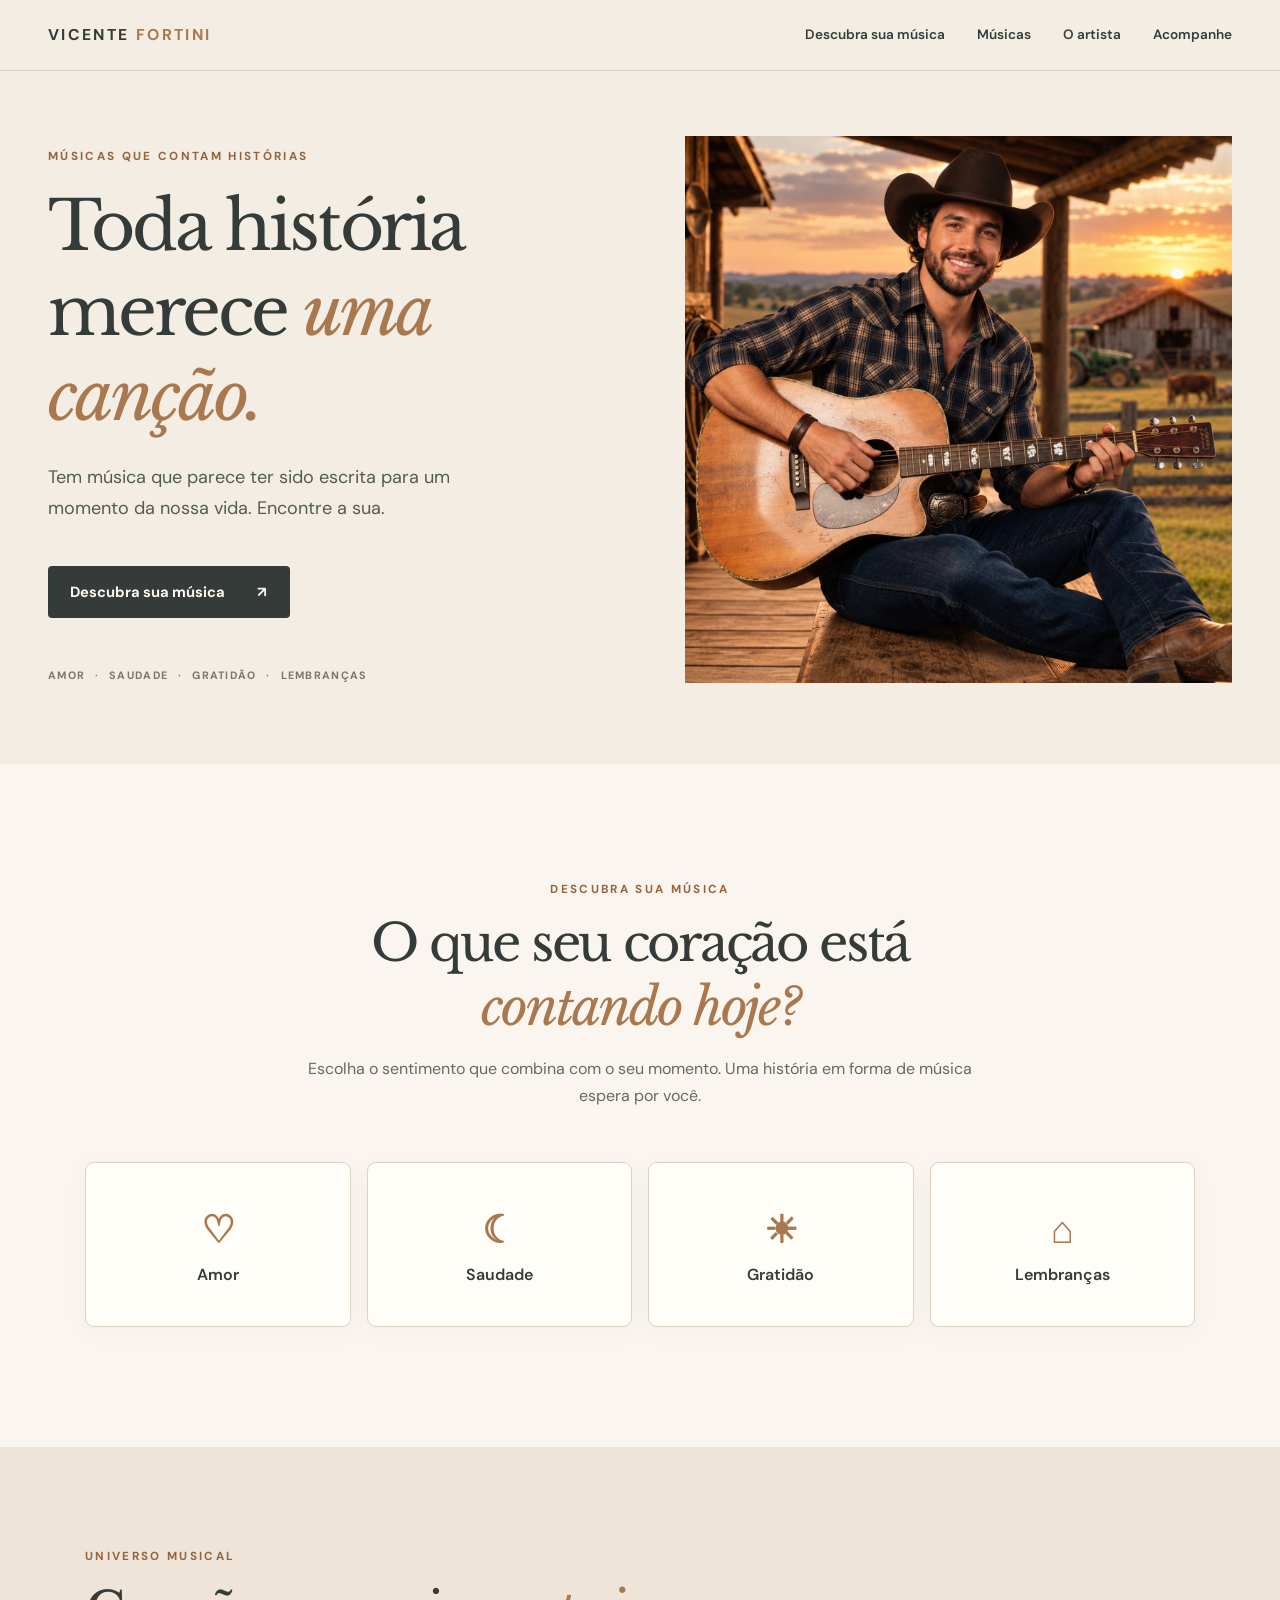
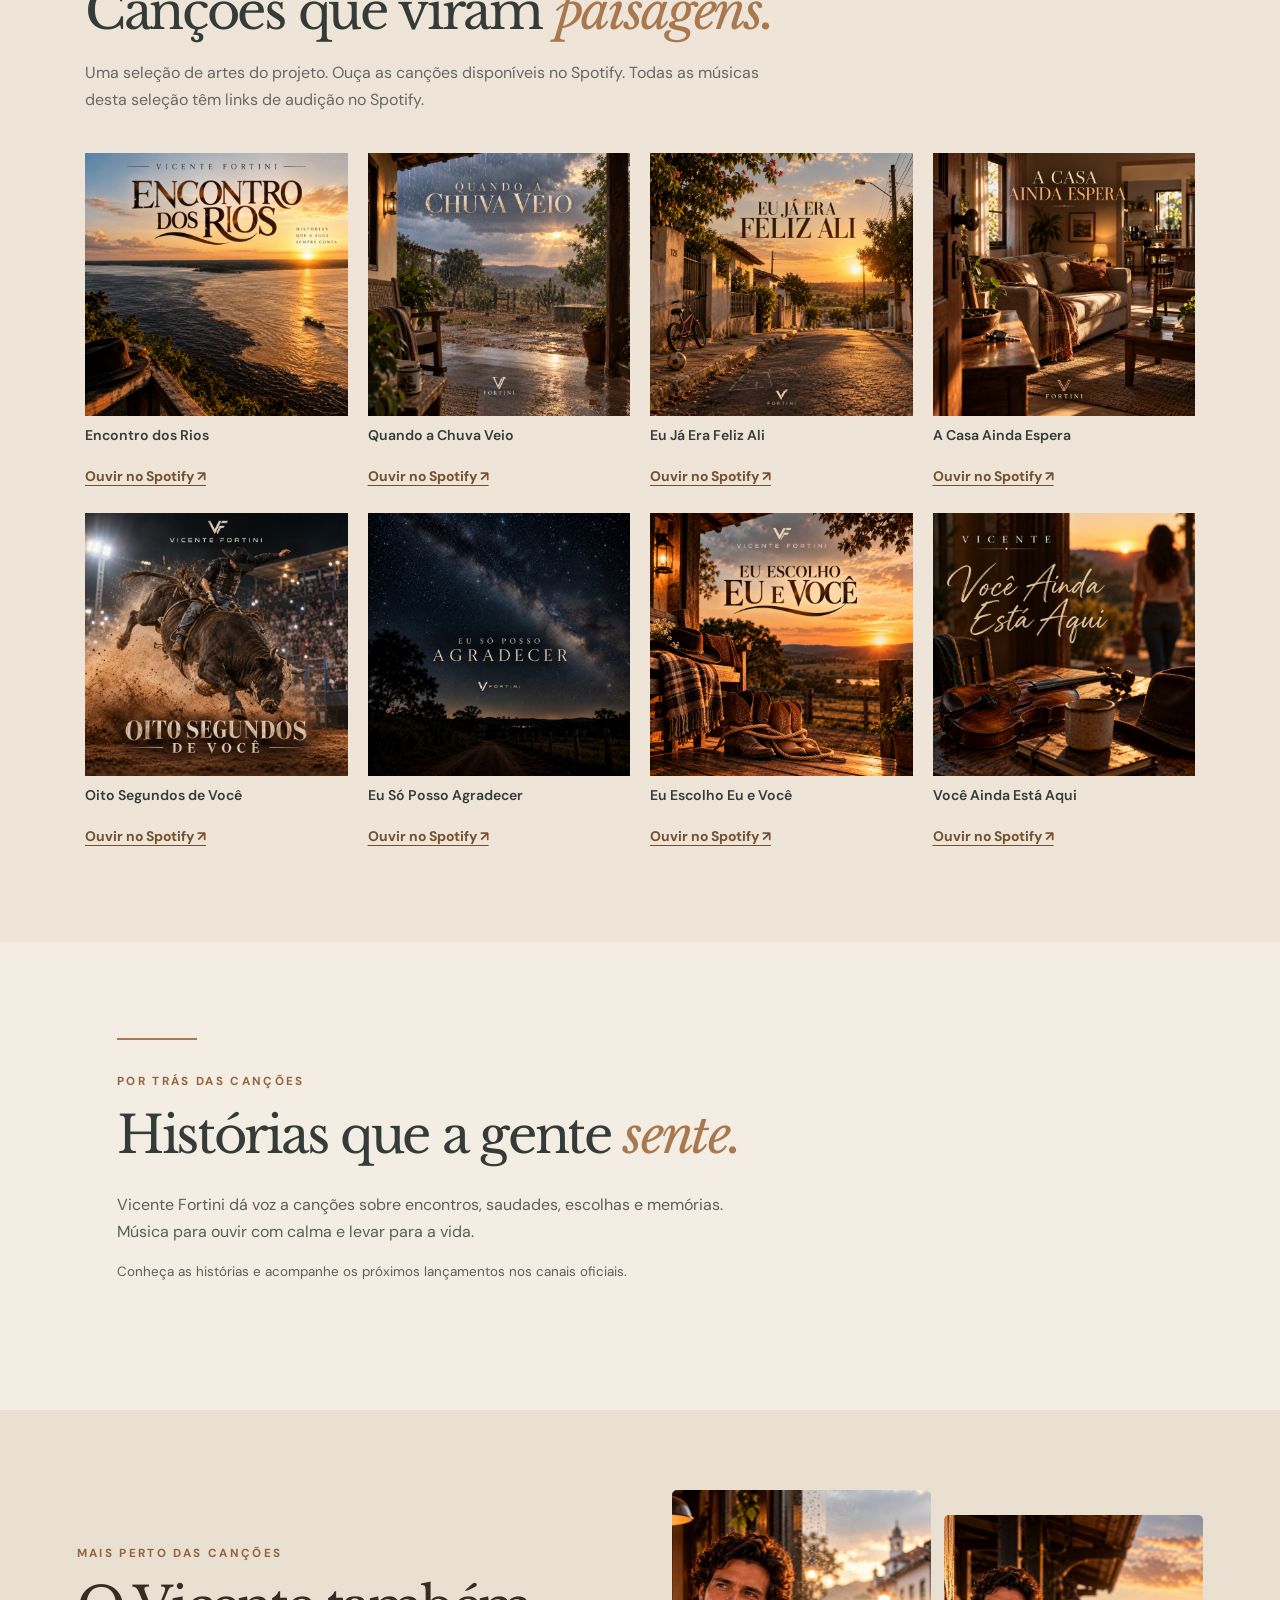
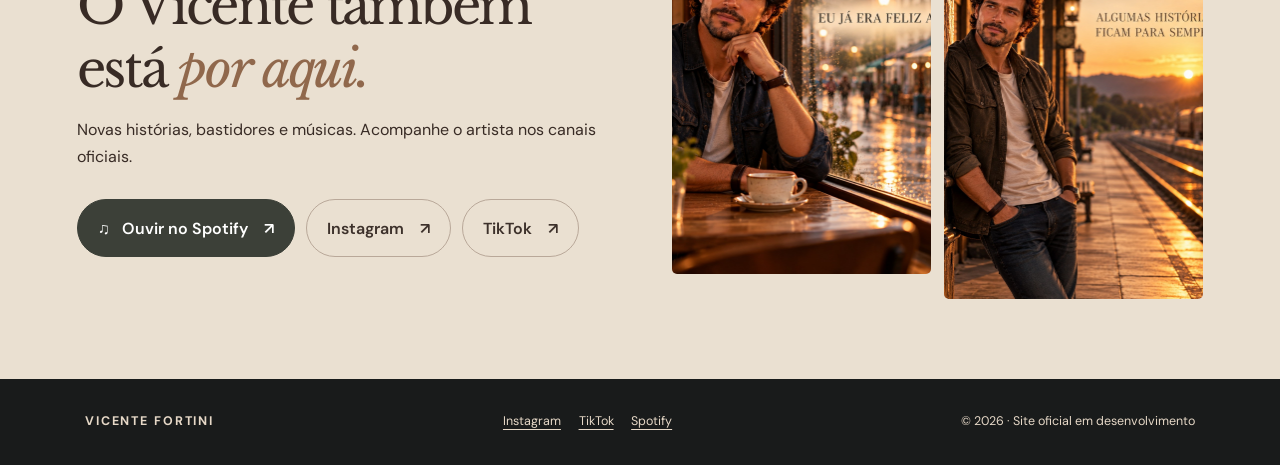
==== index.html @ d6cc21dc "Add files via upload" ====
<!doctype html>
<html lang="pt-BR"><head><meta charset="utf-8"><meta name="viewport" content="width=device-width,initial-scale=1"><meta name="theme-color" content="#f3ede3"><meta name="description" content="Conheça Vicente Fortini. Descubra uma canção para o seu momento."><title>Vicente Fortini | Toda história merece uma canção</title><link rel="preconnect" href="https://fonts.googleapis.com"><link rel="preconnect" href="https://fonts.gstatic.com" crossorigin><link href="https://fonts.googleapis.com/css2?family=DM+Sans:wght@400;500;600;700&family=Libre+Baskerville:wght@400;700&display=swap" rel="stylesheet"><link rel="stylesheet" href="style.css"></head>
<body><header class="top"><a class="brand" href="#inicio">VICENTE <span>FORTINI</span></a><nav aria-label="Navegação principal"><a href="#descobrir">Descubra sua música</a><a href="#musicas">Músicas</a><a href="#sobre">O artista</a><a href="#acompanhe">Acompanhe</a></nav></header>
<main id="inicio"><section class="hero"><div class="hero-content"><p class="eyebrow">MÚSICAS QUE CONTAM HISTÓRIAS</p><h1>Toda história merece <em>uma canção.</em></h1><p>Tem música que parece ter sido escrita para um momento da nossa vida. Encontre a sua.</p><a class="primary" href="#descobrir">Descubra sua música <span aria-hidden="true">↗</span></a><div class="hero-detail">AMOR <span>·</span> SAUDADE <span>·</span> GRATIDÃO <span>·</span> LEMBRANÇAS</div></div><figure class="portrait"><img src="assets/vicente-varanda.png" alt="Vicente Fortini com violão na varanda ao pôr do sol" fetchpriority="high"></figure></section>
<section id="descobrir" class="discover"><div class="section-intro"><p class="eyebrow">DESCUBRA SUA MÚSICA</p><h2>O que seu coração está <em>contando hoje?</em></h2><p>Escolha o sentimento que combina com o seu momento. Uma história em forma de música espera por você.</p></div><div id="choices" class="choices" role="group" aria-label="Escolha um sentimento"></div><section id="result" class="result" aria-live="polite" hidden><div class="cover" id="song-cover" role="img" aria-label="Arte da música"><img id="cover-image" class="cover-image" alt="" hidden><span class="cover-brand">VICENTE FORTINI</span><span class="cover-symbol" id="cover-symbol" aria-hidden="true">♫</span><strong class="cover-title" id="cover-title"></strong><span class="cover-footer">MÚSICAS QUE CONTAM HISTÓRIAS</span></div><div class="result-info"><p class="eyebrow">UMA CANÇÃO PARA VOCÊ</p><h3 id="song-title"></h3><p class="artist">Vicente Fortini</p><p id="song-description"></p><div id="platforms" class="platforms"></div><button class="secondary" id="again" type="button">Escolher outro sentimento ↗</button></div></section></section>
<section class="gallery" id="musicas"><div class="gallery-heading"><p class="eyebrow">UNIVERSO MUSICAL</p><h2>Canções que viram <em>paisagens.</em></h2><p>Uma seleção de artes do projeto. Ouça as canções disponíveis no Spotify. Todas as músicas desta seleção têm links de audição no Spotify.</p></div><div class="album-grid"><figure class="album"><img loading="lazy" src="assets/encontro-dos-rios.png" alt="Arte de Encontro dos Rios"><figcaption>Encontro dos Rios</figcaption><a class="album-listen" href="https://open.spotify.com/track/4WNzt74dCyfjspOTk8MMPf" target="_blank" rel="noopener noreferrer" aria-label="Ouvir Encontro dos Rios no Spotify">Ouvir no Spotify ↗</a></figure><figure class="album"><img loading="lazy" src="assets/quando-a-chuva-veio.png" alt="Arte de Quando a Chuva Veio"><figcaption>Quando a Chuva Veio</figcaption><a class="album-listen" href="https://open.spotify.com/track/0Rw6k8TmdExk3X9wXA4kL9" target="_blank" rel="noopener noreferrer" aria-label="Ouvir Quando a Chuva Veio no Spotify">Ouvir no Spotify ↗</a></figure><figure class="album"><img loading="lazy" src="assets/eu-ja-era-feliz-ali.png" alt="Arte de Eu Já Era Feliz Ali"><figcaption>Eu Já Era Feliz Ali</figcaption><a class="album-listen" href="https://open.spotify.com/track/7qTO289lLzlKONx86CRcpb" target="_blank" rel="noopener noreferrer" aria-label="Ouvir Eu Já Era Feliz Ali no Spotify">Ouvir no Spotify ↗</a></figure><figure class="album"><img loading="lazy" src="assets/a-casa-ainda-espera.png" alt="Arte de A Casa Ainda Espera"><figcaption>A Casa Ainda Espera</figcaption><a class="album-listen" href="https://open.spotify.com/track/0GHNiYo3ZxhXA0k1Xdzi0s" target="_blank" rel="noopener noreferrer" aria-label="Ouvir A Casa Ainda Espera no Spotify">Ouvir no Spotify ↗</a></figure><figure class="album"><img loading="lazy" src="assets/oito-segundos-de-voce.png" alt="Arte de Oito Segundos de Você"><figcaption>Oito Segundos de Você</figcaption><a class="album-listen" href="https://open.spotify.com/track/2l9ksrBdQY6umQtpsKRdWi" target="_blank" rel="noopener noreferrer" aria-label="Ouvir Oito Segundos de Você no Spotify">Ouvir no Spotify ↗</a></figure><figure class="album"><img loading="lazy" src="assets/eu-so-posso-agradecer.png" alt="Arte oficial de Eu Só Posso Agradecer"><figcaption>Eu Só Posso Agradecer</figcaption><a class="album-listen" href="https://open.spotify.com/track/6HckewSFwSyvkv4aaJJdDI" target="_blank" rel="noopener noreferrer">Ouvir no Spotify ↗</a></figure><figure class="album"><img loading="lazy" src="assets/eu-escolho-eu-e-voce.png" alt="Arte oficial de Eu Escolho Eu e Você"><figcaption>Eu Escolho Eu e Você</figcaption><a class="album-listen" href="https://open.spotify.com/track/3Ws6HcMQwMMIK6mI3VmP8f" target="_blank" rel="noopener noreferrer">Ouvir no Spotify ↗</a></figure><figure class="album"><img loading="lazy" src="assets/voce-ainda-esta-aqui.jpg" alt="Arte oficial de Você Ainda Está Aqui"><figcaption>Você Ainda Está Aqui</figcaption><a class="album-listen" href="https://open.spotify.com/album/1PEyy3UWidIQS2D9TPVMkr" target="_blank" rel="noopener noreferrer">Ouvir no Spotify ↗</a></figure></div></section><section id="sobre" class="about"><div class="about-line"></div><p class="eyebrow">POR TRÁS DAS CANÇÕES</p><h2>Histórias que a gente <em>sente.</em></h2><p>Vicente Fortini dá voz a canções sobre encontros, saudades, escolhas e memórias. Música para ouvir com calma e levar para a vida.</p><p class="small">Conheça as histórias e acompanhe os próximos lançamentos nos canais oficiais.</p></section><section id="acompanhe" class="follow"><div class="follow-intro"><p class="eyebrow">MAIS PERTO DAS CANÇÕES</p><h2>O Vicente também está <em>por aqui.</em></h2><p>Novas histórias, bastidores e músicas. Acompanhe o artista nos canais oficiais.</p><div class="social-links"><a class="social-link featured" href="https://open.spotify.com/artist/6U8F1S6xlXvu2lUOWEYq3s" target="_blank" rel="noopener noreferrer" aria-label="Ouvir Vicente Fortini no Spotify">♫ &nbsp; Ouvir no Spotify <span aria-hidden="true">↗</span></a><a class="social-link" href="https://www.instagram.com/vicentefortini/" target="_blank" rel="noopener noreferrer">Instagram <span aria-hidden="true">↗</span></a><a class="social-link" href="https://www.tiktok.com/@vicentefortini" target="_blank" rel="noopener noreferrer">TikTok <span aria-hidden="true">↗</span></a></div></div><div class="follow-photos"><img loading="lazy" src="assets/vicente-cafe.png" alt="Vicente Fortini em uma cafeteria iluminada pelo pôr do sol"><img loading="lazy" src="assets/vicente-estacao.png" alt="Vicente Fortini em uma estação ao entardecer"></div></section></main><footer><span>VICENTE FORTINI</span><div class="footer-social"><a href="https://www.instagram.com/vicentefortini/" target="_blank" rel="noopener noreferrer">Instagram</a><a href="https://www.tiktok.com/@vicentefortini" target="_blank" rel="noopener noreferrer">TikTok</a><a href="https://open.spotify.com/artist/6U8F1S6xlXvu2lUOWEYq3s" target="_blank" rel="noopener noreferrer">Spotify</a></div><span>© <span id="year"></span> · Site oficial em desenvolvimento</span></footer><script src="songs.js"></script><script src="app.js"></script></body></html>
---- style.css ----
:root{color-scheme:light;--ivory:#f3ede3;--paper:#faf6ef;--sand:#d7c6af;--copper:#a9784e;--ink:#343b38;--night:#191b1b;--muted:#666963;--line:#ddd2c2}*{box-sizing:border-box}html{scroll-behavior:smooth}body{margin:0;background:var(--ivory);color:var(--ink);font:16px/1.7 'DM Sans',Arial,sans-serif}a{color:inherit}button,a{ -webkit-tap-highlight-color:transparent}button:focus-visible,a:focus-visible{outline:3px solid #a9784e;outline-offset:4px}h1,h2,h3{font-family:'Libre Baskerville',Georgia,serif;letter-spacing:-.045em;font-weight:400;line-height:1.25}h1 em,h2 em{font-style:italic;color:var(--copper)}.top{display:flex;align-items:center;justify-content:space-between;gap:1.5rem;max-width:1320px;margin:auto;padding:1.35rem 3rem;border-bottom:1px solid var(--line)}.brand{text-decoration:none;font-weight:700;font-size:.98rem;letter-spacing:.15em;white-space:nowrap}.brand span{color:var(--copper)}.top nav{display:flex;gap:2rem}.top nav a{text-decoration:none;font-size:.85rem;font-weight:600}.top nav a:hover{color:var(--copper)}.hero{max-width:1320px;margin:auto;min-height:650px;display:grid;grid-template-columns:1fr 0.92fr;gap:4.5%;padding:4rem 3rem 5rem;align-items:center}.eyebrow{font-size:.73rem;letter-spacing:.2em;color:#94643e;font-weight:700}.hero h1{font-size:clamp(3rem,5.3vw,5.7rem);max-width:700px;margin:1.1rem 0 1.5rem}.hero-content>p:not(.eyebrow){max-width:470px;font-size:1.13rem;color:#535b55}.primary,.platform{display:inline-flex;align-items:center;gap:2rem;background:var(--ink);color:#fffaf1;border:0;border-radius:4px;padding:1rem 1.4rem;text-decoration:none;font:700 .92rem 'DM Sans',sans-serif;margin-top:1.5rem;transition:transform .2s,background .2s}.primary:hover,.platform:hover{background:#4d5a51;transform:translateY(-2px)}.hero-detail{font-size:.67rem;letter-spacing:.12em;color:#77766f;margin-top:3rem;font-weight:700}.hero-detail span{color:var(--copper);padding:0 .35rem}.portrait{min-height:525px;border-radius:140px 140px 7px 7px;background:radial-gradient(ellipse at 60% 35%,#cbb395 0,#8d7861 48%,#343b38 100%);display:grid;place-items:center;position:relative;overflow:hidden;box-shadow:18px 20px 0 #e2d7c7}.portrait:after{content:"";position:absolute;inset:15px;border:1px solid #ffffff50;border-radius:128px 128px 3px 3px;pointer-events:none}.portrait-note{color:#fff8ec;text-align:center;display:grid;gap:.6rem;padding:2rem;background:#25272288;border-radius:4px;max-width:250px}.portrait-note strong{font-size:.78rem;letter-spacing:.15em}.portrait-note span:last-child{font-size:.72rem}.photo-mark{font-size:2.5rem}.discover{background:var(--paper);padding:6.5rem max(1.5rem,calc((100% - 1110px)/2));scroll-margin-top:2rem}.section-intro{text-align:center;max-width:680px;margin:auto}.section-intro h2{font-size:clamp(2.3rem,4vw,4rem);margin:.6rem 0 1rem}.section-intro>p:last-child{color:var(--muted)}.choices{display:grid;grid-template-columns:repeat(4,minmax(0,1fr));gap:1rem;margin:3.3rem 0 1rem}.choice{background:#fffdf8;border:1px solid var(--line);border-radius:9px;min-height:165px;color:var(--ink);font:600 1rem 'DM Sans',sans-serif;cursor:pointer;display:flex;flex-direction:column;align-items:center;justify-content:center;gap:.6rem;transition:background .2s,border-color .2s,transform .2s;box-shadow:0 5px 25px #44332109}.choice:hover,.choice:focus-visible,.choice.selected{border-color:var(--copper);background:#f5eadc;transform:translateY(-3px)}.symbol{font-size:2.4rem;color:var(--copper)}.result{display:grid;grid-template-columns:minmax(180px,260px) 1fr;gap:2.4rem;text-align:left;background:#f0e5d5;border:1px solid #e0cdb5;padding:2rem;border-radius:10px;margin-top:2rem}.result[hidden]{display:none}.cover{background:linear-gradient(145deg,#baa286,#6d7166);aspect-ratio:1;display:flex;flex-direction:column;justify-content:center;align-items:center;text-align:center;color:#fff8ef;font-size:.76rem;letter-spacing:.12em;border-radius:5px;padding:1rem}.cover small{letter-spacing:0}.result h3{font-size:clamp(1.8rem,3vw,2.7rem);margin:.35rem 0}.artist{color:#895d3c;font-weight:700}.result-info>p:not(.eyebrow){color:#555b55}.platforms{display:flex;flex-wrap:wrap;gap:.5rem}.platform{margin:0;padding:.7rem 1rem;font-size:.85rem}.availability{font-size:.88rem;color:#6a6257}.secondary{border:1px solid #98826a;border-radius:4px;background:transparent;color:var(--ink);padding:.8rem 1rem;cursor:pointer;margin-top:1.1rem;font:600 .9rem 'DM Sans',sans-serif}.secondary:hover{background:#e9d9c4}.about{max-width:1110px;margin:auto;padding:6rem 2rem 7rem}.about-line{width:80px;height:2px;background:var(--copper);margin-bottom:2rem}.about h2{font-size:clamp(2.3rem,4vw,4rem);max-width:720px;margin:.5rem 0 1.5rem}.about>p:not(.eyebrow){max-width:660px;color:#5b6059}.small{font-size:.84rem}footer{background:var(--night);color:#e6d8c7;padding:2rem max(2rem,calc((100% - 1110px)/2));display:flex;justify-content:space-between;gap:1rem;font-size:.78rem}footer>span:first-child{font-weight:700;letter-spacing:.15em}@media(max-width:800px){.top{padding:1.2rem}.top nav{gap:1rem}.top nav a{font-size:.75rem}.hero{grid-template-columns:1fr;padding:3rem 1.4rem 4rem;gap:3rem;min-height:0}.hero h1{font-size:clamp(2.7rem,10vw,4.4rem)}.portrait{min-height:360px;max-width:560px;width:100%;margin:auto;grid-row:1;border-radius:110px 110px 6px 6px;box-shadow:10px 12px 0 #e2d7c7}.discover{padding:4.5rem 1.2rem}.choices{grid-template-columns:repeat(2,minmax(0,1fr));gap:.75rem;margin-top:2rem}.choice{min-height:135px}.result{grid-template-columns:1fr;padding:1.2rem;gap:1.2rem}.cover{max-width:230px;width:100%;margin:auto}.about{padding:4rem 1.5rem}footer{padding:2rem 1.5rem;flex-direction:column}}@media(max-width:390px){.brand{font-size:.77rem}.top nav a{font-size:.68rem}.top nav{gap:.6rem}.hero-detail{line-height:2}}@media(prefers-reduced-motion:reduce){html{scroll-behavior:auto}*,*:before,*:after{transition:none!important}}

/* V1.2: hero sem moldura; imagem oficial intocada */
.hero{gap:3.5%;align-items:center}.portrait{min-height:0;margin:0;border-radius:0;background:none;box-shadow:none;display:block;overflow:hidden;position:relative}.portrait:after{display:none}.portrait img{display:block;width:100%;height:auto;aspect-ratio:1/1;object-fit:cover;object-position:center;border-radius:0}.gallery{padding:5.5rem max(1.5rem,calc((100% - 1110px)/2));background:#eee5d8}.gallery-heading{max-width:710px}.gallery h2{font-size:clamp(2.2rem,4vw,3.8rem);margin:.6rem 0}.gallery h2 em{color:var(--copper)}.gallery-heading>p:last-child{color:var(--muted)}.album-grid{display:grid;grid-template-columns:repeat(4,minmax(0,1fr));gap:1.25rem;margin-top:2.5rem}.album{margin:0;min-width:0}.album img{width:100%;aspect-ratio:1;object-fit:cover;display:block}.album figcaption{font-weight:600;font-size:.88rem;line-height:1.4;padding:.65rem 0}.top nav{flex-wrap:wrap;justify-content:flex-end}@media(max-width:800px){.hero{padding:0 0 3.5rem;gap:0}.portrait{grid-row:1;width:100%;max-width:none;margin:0;border-radius:0;box-shadow:none}.portrait img{aspect-ratio:1/1;object-fit:cover;object-position:center}.hero-content{padding:2rem 1.4rem 0}.album-grid{grid-template-columns:repeat(2,minmax(0,1fr));gap:1rem}.gallery{padding:4rem 1.2rem}}@media(max-width:390px){.top{align-items:flex-start}.top nav{max-width:170px}.top nav a{line-height:1.4}}

/* V1.3: capa editorial provisória no módulo de descoberta. Não é arte oficial. */
.result .cover{background:linear-gradient(155deg,#4b5048 0%,#303b38 58%,#7c5c43 100%);color:#fff5e5;min-height:250px;aspect-ratio:1;display:flex;flex-direction:column;justify-content:space-between;align-items:center;gap:.5rem;padding:1.2rem;text-align:center;letter-spacing:normal;box-shadow:0 12px 25px #382d2418}
.cover-brand,.cover-footer{font-family:'DM Sans',Arial,sans-serif;font-size:.57rem;letter-spacing:.18em;font-weight:700}
.cover-symbol{font-family:Georgia,serif;font-size:2.5rem;color:#e4c8a4;line-height:1}
.cover-title{font-family:'Libre Baskerville',Georgia,serif;font-size:clamp(1.15rem,2.4vw,1.55rem);font-weight:400;line-height:1.35;letter-spacing:-.02em;overflow-wrap:anywhere}
@media(max-width:800px){.result .cover{min-height:230px}}

.result .cover.has-image{padding:0;background:transparent;overflow:hidden;min-height:0;box-shadow:none}.result .cover.has-image .cover-brand,.result .cover.has-image .cover-symbol,.result .cover.has-image .cover-title,.result .cover.has-image .cover-footer{display:none}.result .cover-image{width:100%;height:100%;aspect-ratio:1;object-fit:cover;display:block}.result .cover-image[hidden]{display:none}

/* V1.5 — canais oficiais e imagens canônicas adicionais */
.follow{padding:5rem clamp(1.3rem,6vw,7rem);display:grid;grid-template-columns:1fr 1fr;gap:clamp(2rem,5vw,5rem);align-items:center;background:#eae0d1;color:#382b25}.follow h2{font-family:'Libre Baskerville',Georgia,serif;font-weight:400;font-size:clamp(2rem,4vw,3.5rem);line-height:1.22;margin:.7rem 0 1rem}.follow h2 em{color:#90684c}.follow-intro>p:not(.eyebrow){line-height:1.7;max-width:37rem}.social-links{display:flex;flex-wrap:wrap;gap:.7rem;margin-top:1.8rem}.social-link{display:inline-flex;align-items:center;justify-content:space-between;gap:1rem;text-decoration:none;color:#3d312b;border:1px solid #b9a899;border-radius:40px;padding:.9rem 1.25rem;font-weight:600;transition:background .2s,color .2s}.social-link:hover,.social-link:focus-visible{background:#3c4038;color:#fff}.social-link.featured{background:#3c4038;color:#fff;border-color:#3c4038}.social-link.featured:hover{background:#56614e}.follow-photos{display:grid;grid-template-columns:1fr 1fr;gap:.8rem}.follow-photos img{width:100%;height:clamp(240px,30vw,420px);object-fit:cover;border-radius:5px}.follow-photos img:nth-child(2){margin-top:1.6rem}.footer-social{display:flex;flex-wrap:wrap;gap:1.1rem}.footer-social a{color:inherit;text-decoration:underline;text-underline-offset:4px}@media(max-width:780px){.follow{grid-template-columns:1fr;padding:3.5rem 1.3rem}.follow-photos img{height:clamp(190px,55vw,340px)}.follow-photos img:nth-child(2){margin-top:1rem}.footer-social{justify-content:center}}

/* Links oficiais individuais das faixas no catálogo */
.album-listen{display:inline-block;margin:0.55rem 0 0.3rem;color:#74502f;font-size:.87rem;font-weight:700;text-underline-offset:4px;}
.album-listen:hover,.album-listen:focus-visible{color:#343b38;text-decoration-thickness:2px;}
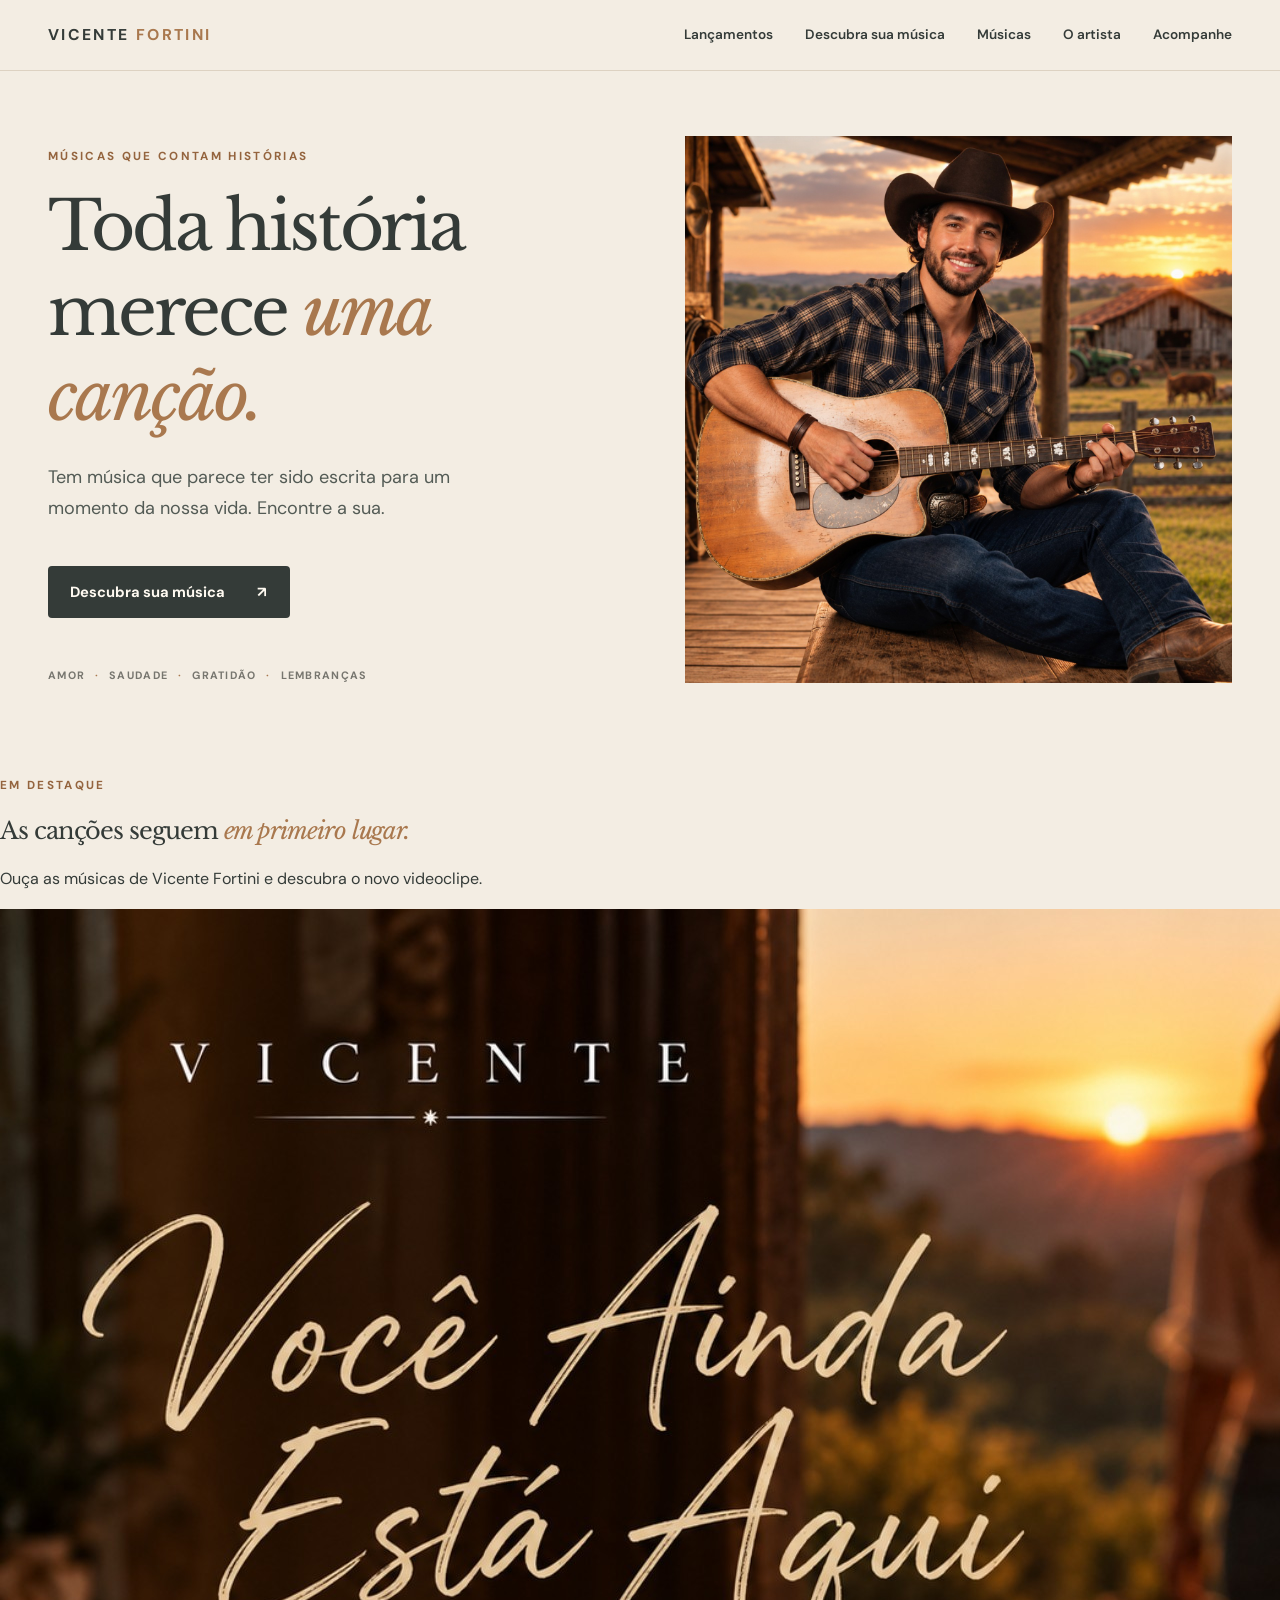
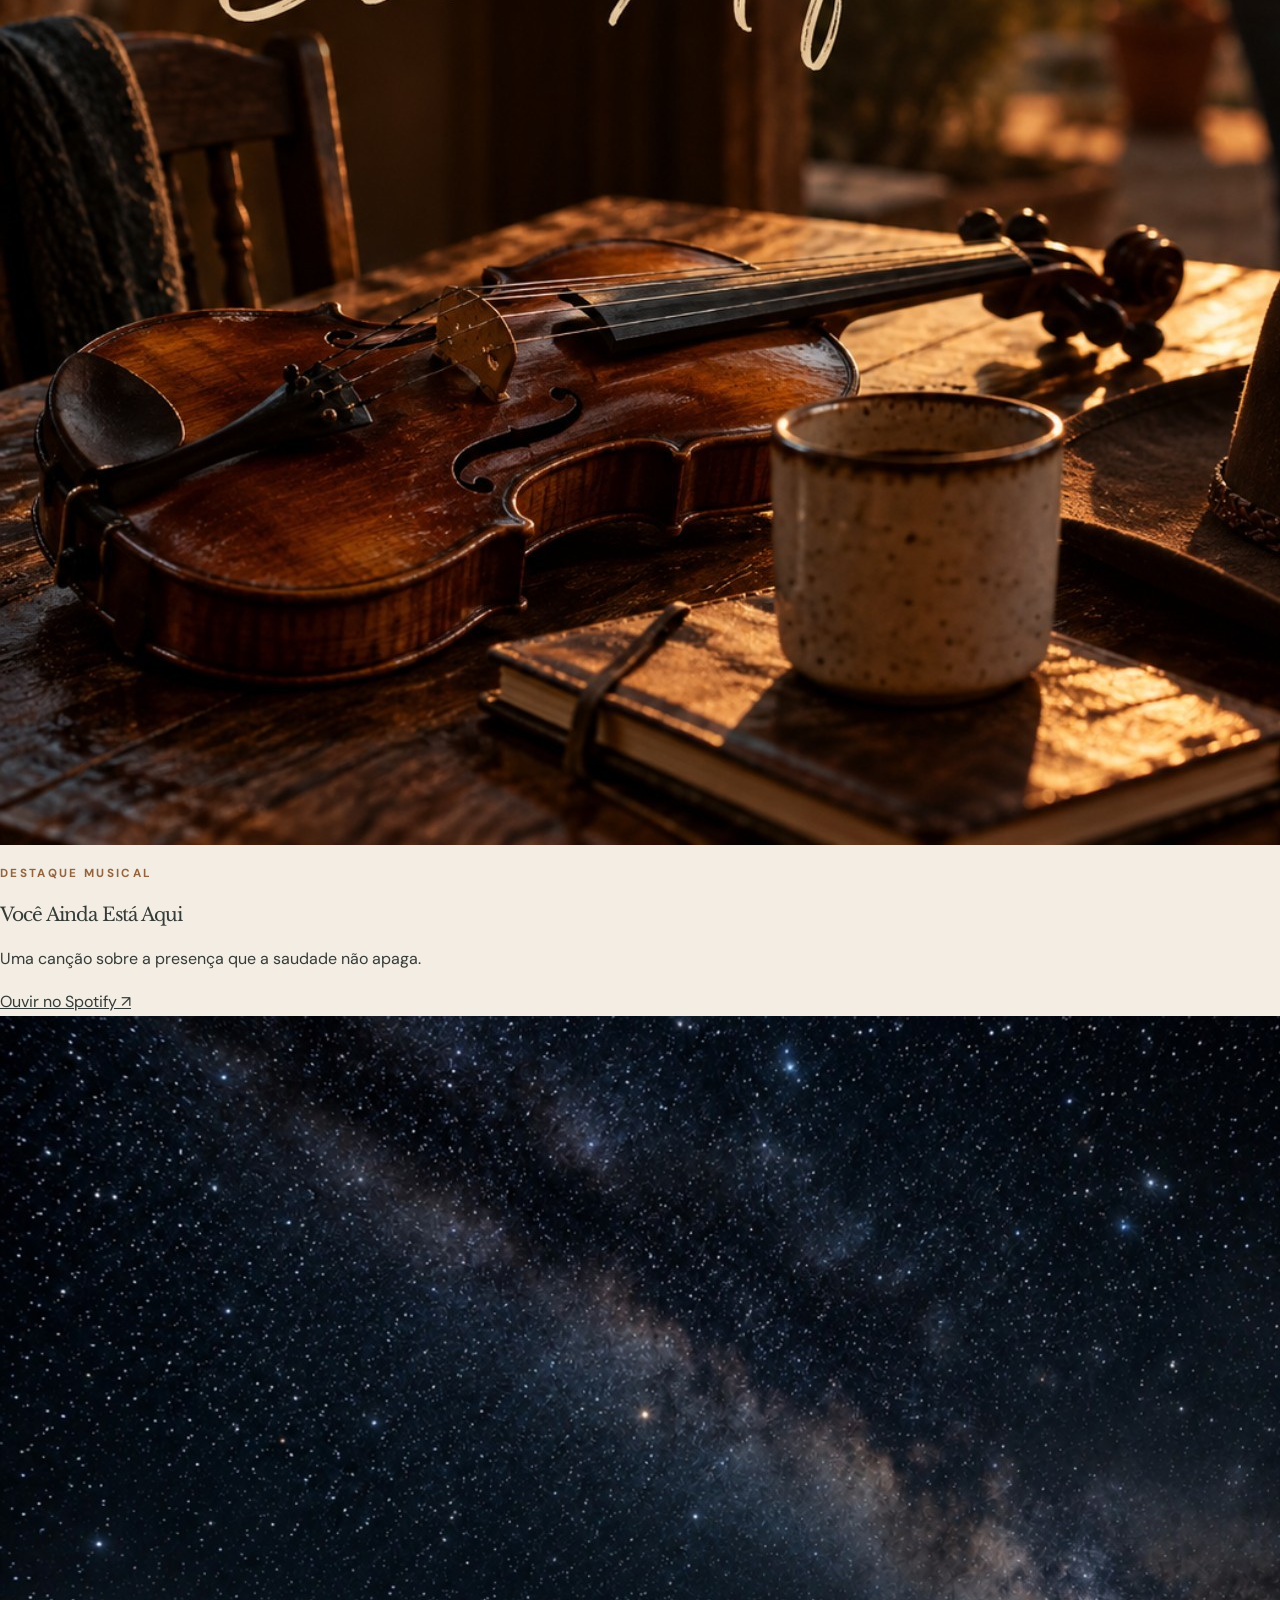
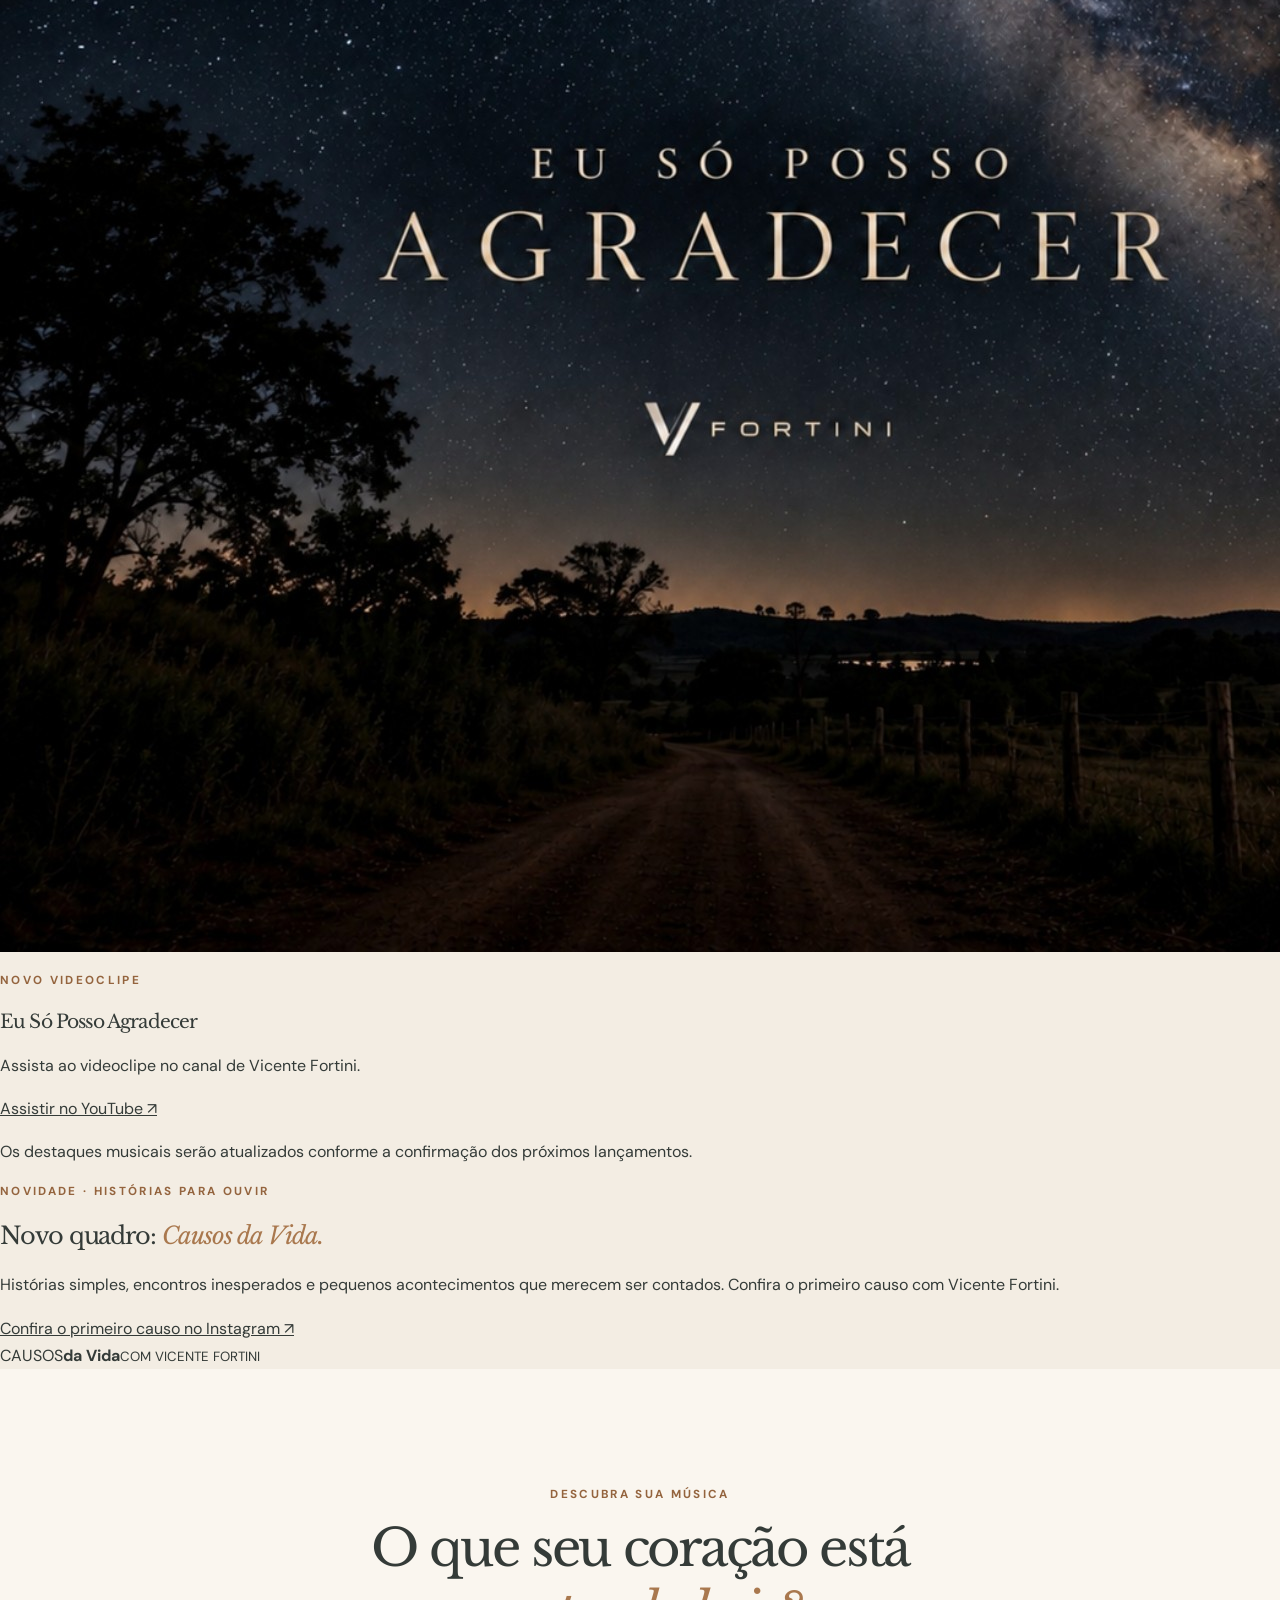
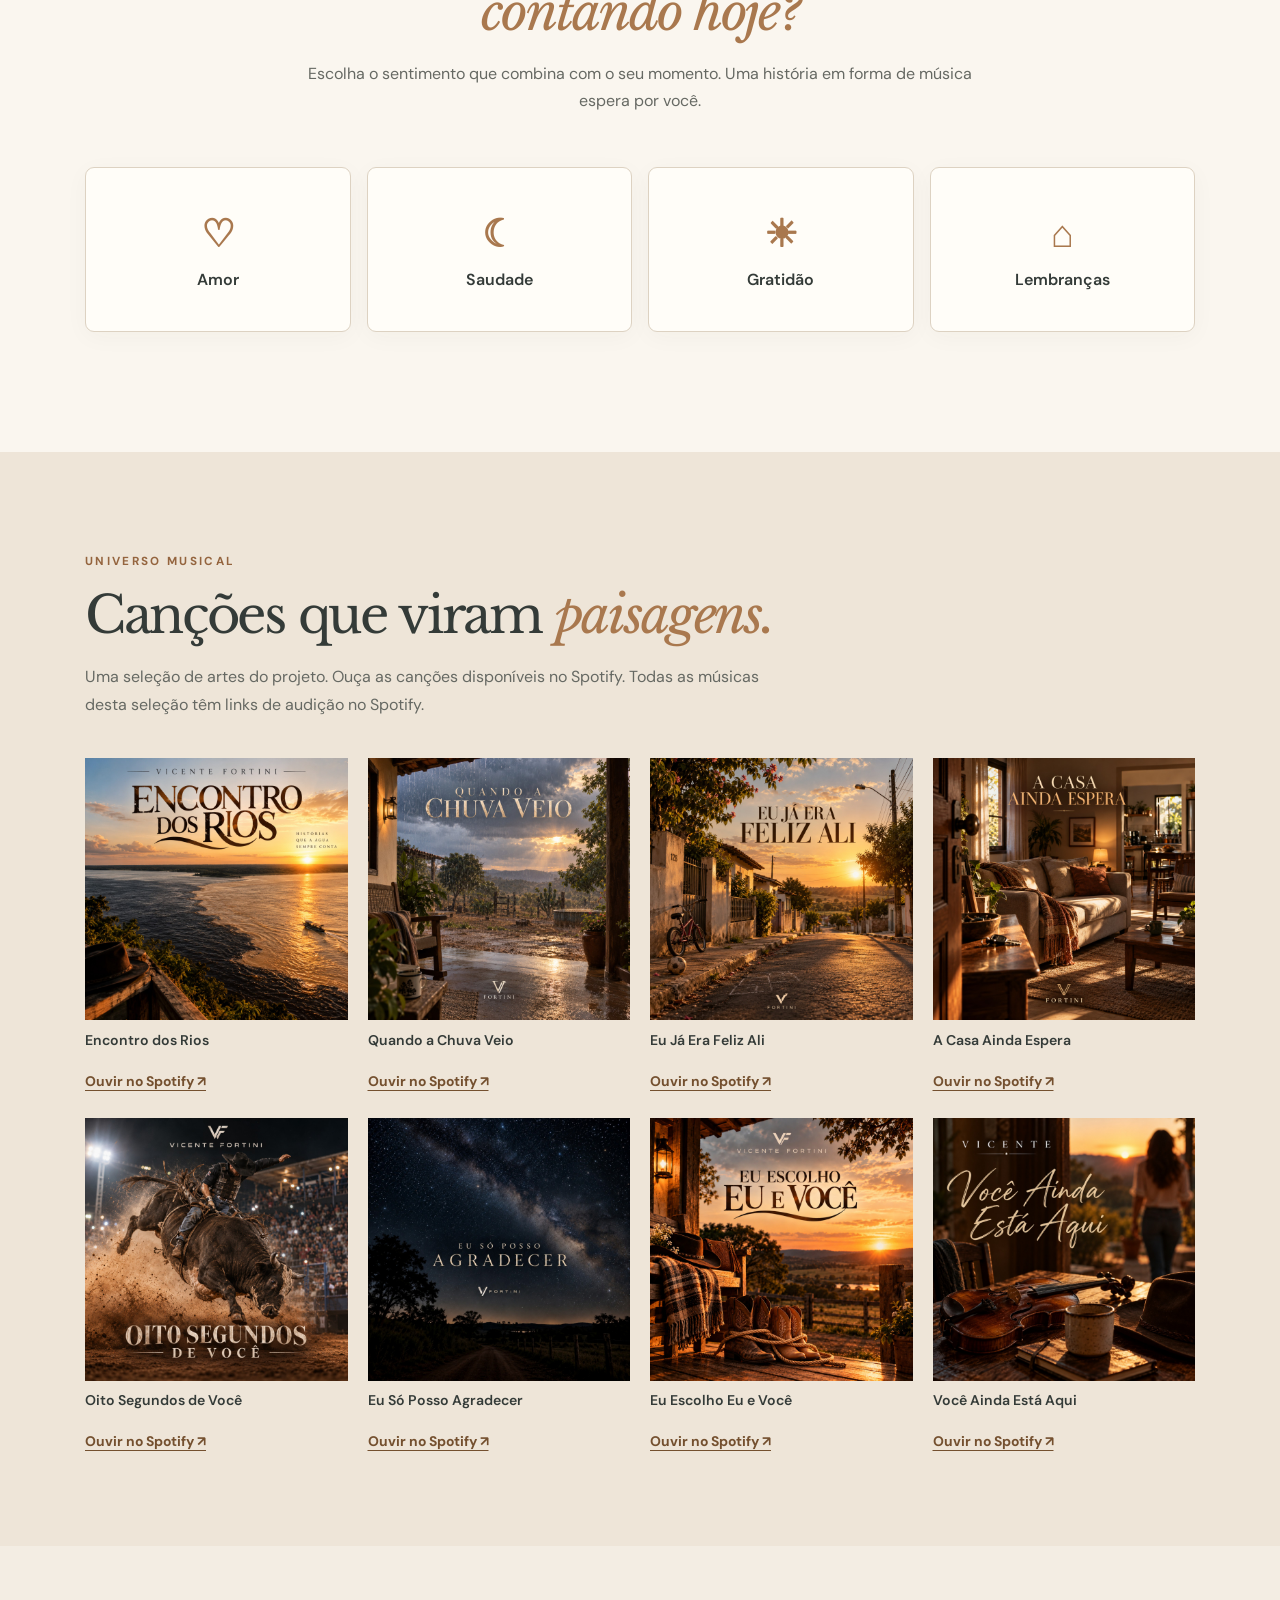
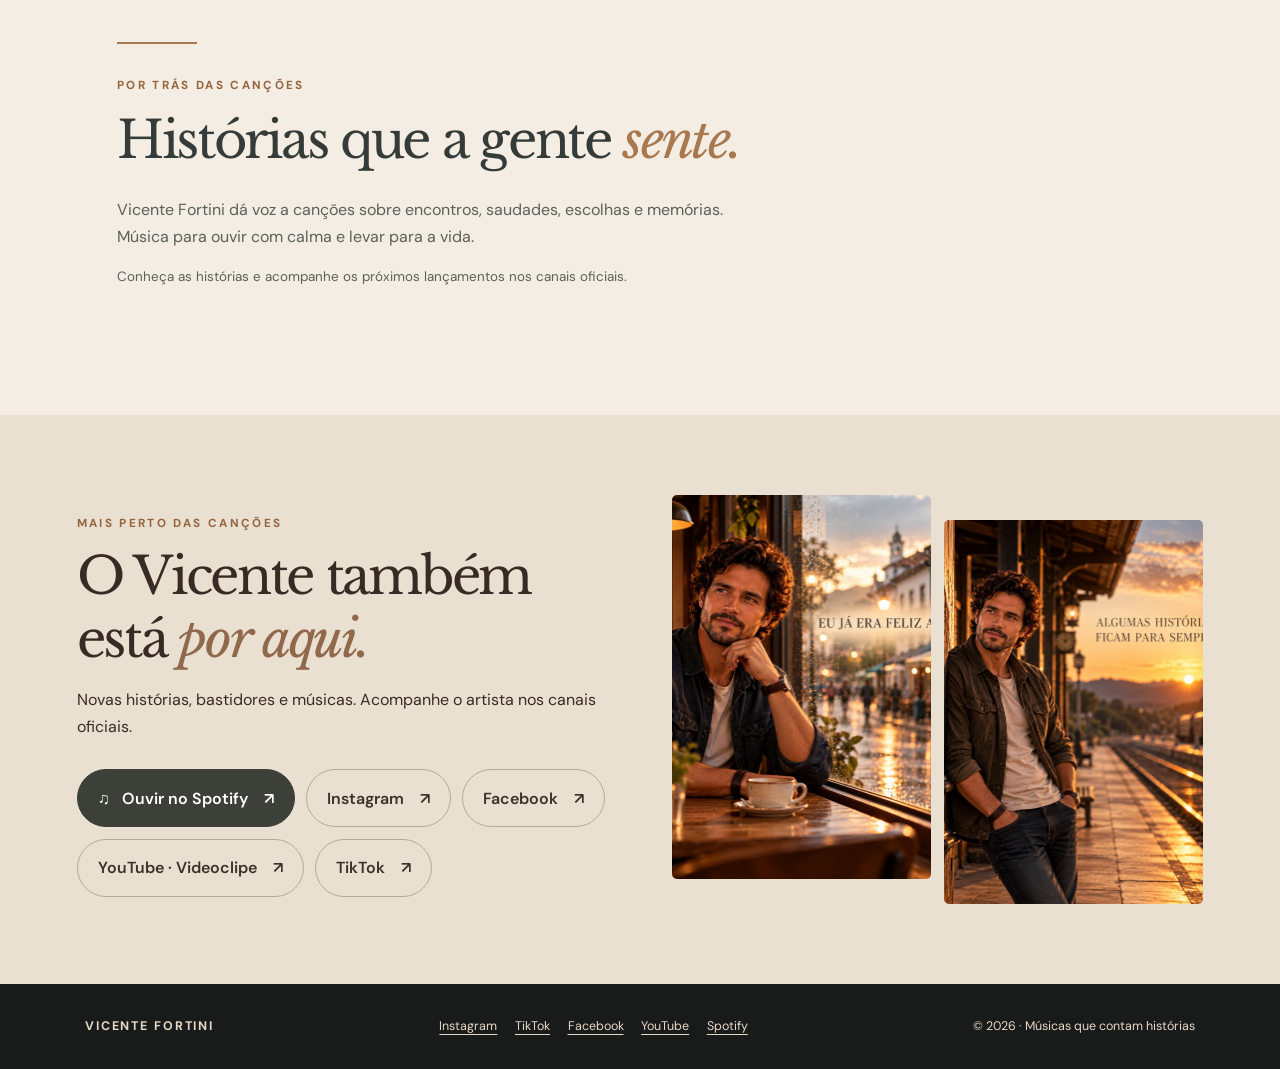
==== commit 524f8e23: "Preview V1.8: music highlights, video, causos and Facebook" ====
--- a/index.html
+++ b/index.html
@@ -1,6 +1,7 @@
 <!doctype html>
 <html lang="pt-BR"><head><meta charset="utf-8"><meta name="viewport" content="width=device-width,initial-scale=1"><meta name="theme-color" content="#f3ede3"><meta name="description" content="Conheça Vicente Fortini. Descubra uma canção para o seu momento."><title>Vicente Fortini | Toda história merece uma canção</title><link rel="preconnect" href="https://fonts.googleapis.com"><link rel="preconnect" href="https://fonts.gstatic.com" crossorigin><link href="https://fonts.googleapis.com/css2?family=DM+Sans:wght@400;500;600;700&family=Libre+Baskerville:wght@400;700&display=swap" rel="stylesheet"><link rel="stylesheet" href="style.css"></head>
-<body><header class="top"><a class="brand" href="#inicio">VICENTE <span>FORTINI</span></a><nav aria-label="Navegação principal"><a href="#descobrir">Descubra sua música</a><a href="#musicas">Músicas</a><a href="#sobre">O artista</a><a href="#acompanhe">Acompanhe</a></nav></header>
+<body><header class="top"><a class="brand" href="#inicio">VICENTE <span>FORTINI</span></a><nav aria-label="Navegação principal"><a href="#lancamentos">Lançamentos</a><a href="#descobrir">Descubra sua música</a><a href="#musicas">Músicas</a><a href="#sobre">O artista</a><a href="#acompanhe">Acompanhe</a></nav></header>
 <main id="inicio"><section class="hero"><div class="hero-content"><p class="eyebrow">MÚSICAS QUE CONTAM HISTÓRIAS</p><h1>Toda história merece <em>uma canção.</em></h1><p>Tem música que parece ter sido escrita para um momento da nossa vida. Encontre a sua.</p><a class="primary" href="#descobrir">Descubra sua música <span aria-hidden="true">↗</span></a><div class="hero-detail">AMOR <span>·</span> SAUDADE <span>·</span> GRATIDÃO <span>·</span> LEMBRANÇAS</div></div><figure class="portrait"><img src="assets/vicente-varanda.png" alt="Vicente Fortini com violão na varanda ao pôr do sol" fetchpriority="high"></figure></section>
-<section id="descobrir" class="discover"><div class="section-intro"><p class="eyebrow">DESCUBRA SUA MÚSICA</p><h2>O que seu coração está <em>contando hoje?</em></h2><p>Escolha o sentimento que combina com o seu momento. Uma história em forma de música espera por você.</p></div><div id="choices" class="choices" role="group" aria-label="Escolha um sentimento"></div><section id="result" class="result" aria-live="polite" hidden><div class="cover" id="song-cover" role="img" aria-label="Arte da música"><img id="cover-image" class="cover-image" alt="" hidden><span class="cover-brand">VICENTE FORTINI</span><span class="cover-symbol" id="cover-symbol" aria-hidden="true">♫</span><strong class="cover-title" id="cover-title"></strong><span class="cover-footer">MÚSICAS QUE CONTAM HISTÓRIAS</span></div><div class="result-info"><p class="eyebrow">UMA CANÇÃO PARA VOCÊ</p><h3 id="song-title"></h3><p class="artist">Vicente Fortini</p><p id="song-description"></p><div id="platforms" class="platforms"></div><button class="secondary" id="again" type="button">Escolher outro sentimento ↗</button></div></section></section>
-<section class="gallery" id="musicas"><div class="gallery-heading"><p class="eyebrow">UNIVERSO MUSICAL</p><h2>Canções que viram <em>paisagens.</em></h2><p>Uma seleção de artes do projeto. Ouça as canções disponíveis no Spotify. Todas as músicas desta seleção têm links de audição no Spotify.</p></div><div class="album-grid"><figure class="album"><img loading="lazy" src="assets/encontro-dos-rios.png" alt="Arte de Encontro dos Rios"><figcaption>Encontro dos Rios</figcaption><a class="album-listen" href="https://open.spotify.com/track/4WNzt74dCyfjspOTk8MMPf" target="_blank" rel="noopener noreferrer" aria-label="Ouvir Encontro dos Rios no Spotify">Ouvir no Spotify ↗</a></figure><figure class="album"><img loading="lazy" src="assets/quando-a-chuva-veio.png" alt="Arte de Quando a Chuva Veio"><figcaption>Quando a Chuva Veio</figcaption><a class="album-listen" href="https://open.spotify.com/track/0Rw6k8TmdExk3X9wXA4kL9" target="_blank" rel="noopener noreferrer" aria-label="Ouvir Quando a Chuva Veio no Spotify">Ouvir no Spotify ↗</a></figure><figure class="album"><img loading="lazy" src="assets/eu-ja-era-feliz-ali.png" alt="Arte de Eu Já Era Feliz Ali"><figcaption>Eu Já Era Feliz Ali</figcaption><a class="album-listen" href="https://open.spotify.com/track/7qTO289lLzlKONx86CRcpb" target="_blank" rel="noopener noreferrer" aria-label="Ouvir Eu Já Era Feliz Ali no Spotify">Ouvir no Spotify ↗</a></figure><figure class="album"><img loading="lazy" src="assets/a-casa-ainda-espera.png" alt="Arte de A Casa Ainda Espera"><figcaption>A Casa Ainda Espera</figcaption><a class="album-listen" href="https://open.spotify.com/track/0GHNiYo3ZxhXA0k1Xdzi0s" target="_blank" rel="noopener noreferrer" aria-label="Ouvir A Casa Ainda Espera no Spotify">Ouvir no Spotify ↗</a></figure><figure class="album"><img loading="lazy" src="assets/oito-segundos-de-voce.png" alt="Arte de Oito Segundos de Você"><figcaption>Oito Segundos de Você</figcaption><a class="album-listen" href="https://open.spotify.com/track/2l9ksrBdQY6umQtpsKRdWi" target="_blank" rel="noopener noreferrer" aria-label="Ouvir Oito Segundos de Você no Spotify">Ouvir no Spotify ↗</a></figure><figure class="album"><img loading="lazy" src="assets/eu-so-posso-agradecer.png" alt="Arte oficial de Eu Só Posso Agradecer"><figcaption>Eu Só Posso Agradecer</figcaption><a class="album-listen" href="https://open.spotify.com/track/6HckewSFwSyvkv4aaJJdDI" target="_blank" rel="noopener noreferrer">Ouvir no Spotify ↗</a></figure><figure class="album"><img loading="lazy" src="assets/eu-escolho-eu-e-voce.png" alt="Arte oficial de Eu Escolho Eu e Você"><figcaption>Eu Escolho Eu e Você</figcaption><a class="album-listen" href="https://open.spotify.com/track/3Ws6HcMQwMMIK6mI3VmP8f" target="_blank" rel="noopener noreferrer">Ouvir no Spotify ↗</a></figure><figure class="album"><img loading="lazy" src="assets/voce-ainda-esta-aqui.jpg" alt="Arte oficial de Você Ainda Está Aqui"><figcaption>Você Ainda Está Aqui</figcaption><a class="album-listen" href="https://open.spotify.com/album/1PEyy3UWidIQS2D9TPVMkr" target="_blank" rel="noopener noreferrer">Ouvir no Spotify ↗</a></figure></div></section><section id="sobre" class="about"><div class="about-line"></div><p class="eyebrow">POR TRÁS DAS CANÇÕES</p><h2>Histórias que a gente <em>sente.</em></h2><p>Vicente Fortini dá voz a canções sobre encontros, saudades, escolhas e memórias. Música para ouvir com calma e levar para a vida.</p><p class="small">Conheça as histórias e acompanhe os próximos lançamentos nos canais oficiais.</p></section><section id="acompanhe" class="follow"><div class="follow-intro"><p class="eyebrow">MAIS PERTO DAS CANÇÕES</p><h2>O Vicente também está <em>por aqui.</em></h2><p>Novas histórias, bastidores e músicas. Acompanhe o artista nos canais oficiais.</p><div class="social-links"><a class="social-link featured" href="https://open.spotify.com/artist/6U8F1S6xlXvu2lUOWEYq3s" target="_blank" rel="noopener noreferrer" aria-label="Ouvir Vicente Fortini no Spotify">♫ &nbsp; Ouvir no Spotify <span aria-hidden="true">↗</span></a><a class="social-link" href="https://www.instagram.com/vicentefortini/" target="_blank" rel="noopener noreferrer">Instagram <span aria-hidden="true">↗</span></a><a class="social-link" href="https://www.tiktok.com/@vicentefortini" target="_blank" rel="noopener noreferrer">TikTok <span aria-hidden="true">↗</span></a></div></div><div class="follow-photos"><img loading="lazy" src="assets/vicente-cafe.png" alt="Vicente Fortini em uma cafeteria iluminada pelo pôr do sol"><img loading="lazy" src="assets/vicente-estacao.png" alt="Vicente Fortini em uma estação ao entardecer"></div></section></main><footer><span>VICENTE FORTINI</span><div class="footer-social"><a href="https://www.instagram.com/vicentefortini/" target="_blank" rel="noopener noreferrer">Instagram</a><a href="https://www.tiktok.com/@vicentefortini" target="_blank" rel="noopener noreferrer">TikTok</a><a href="https://open.spotify.com/artist/6U8F1S6xlXvu2lUOWEYq3s" target="_blank" rel="noopener noreferrer">Spotify</a></div><span>© <span id="year"></span> · Site oficial em desenvolvimento</span></footer><script src="songs.js"></script><script src="app.js"></script></body></html>
+<section id="lancamentos" class="vf-highlights" aria-labelledby="latest-heading"><div class="vf-highlights-head"><p class="eyebrow">EM DESTAQUE</p><h2 id="latest-heading">As canções seguem <em>em primeiro lugar.</em></h2><p>Ouça as músicas de Vicente Fortini e descubra o novo videoclipe.</p></div><div class="vf-feature-grid"><article class="vf-feature vf-feature-song"><img src="assets/voce-ainda-esta-aqui.jpg" alt="Capa oficial de Você Ainda Está Aqui" loading="lazy"><div><p class="eyebrow">DESTAQUE MUSICAL</p><h3>Você Ainda Está Aqui</h3><p>Uma canção sobre a presença que a saudade não apaga.</p><a class="vf-action" href="https://open.spotify.com/album/1PEyy3UWidIQS2D9TPVMkr" target="_blank" rel="noopener noreferrer">Ouvir no Spotify ↗</a></div></article><article class="vf-feature vf-feature-video"><img src="assets/eu-so-posso-agradecer.png" alt="Capa oficial de Eu Só Posso Agradecer" loading="lazy"><div><p class="eyebrow">NOVO VIDEOCLIPE</p><h3>Eu Só Posso Agradecer</h3><p>Assista ao videoclipe no canal de Vicente Fortini.</p><a class="vf-action" href="https://youtu.be/VZEPMyNa-7w" target="_blank" rel="noopener noreferrer">Assistir no YouTube ↗</a></div></article></div><p class="vf-editorial-note">Os destaques musicais serão atualizados conforme a confirmação dos próximos lançamentos.</p></section>
+<section id="causos" class="vf-causos" aria-labelledby="causos-heading"><div class="vf-causos-copy"><p class="eyebrow">NOVIDADE · HISTÓRIAS PARA OUVIR</p><h2 id="causos-heading">Novo quadro: <em>Causos da Vida.</em></h2><p>Histórias simples, encontros inesperados e pequenos acontecimentos que merecem ser contados. Confira o primeiro causo com Vicente Fortini.</p><a class="vf-action" href="https://www.instagram.com/reel/DfNyB7kRhwr/" target="_blank" rel="noopener noreferrer">Confira o primeiro causo no Instagram ↗</a></div><div class="vf-causos-art" aria-hidden="true"><span>CAUSOS</span><strong>da Vida</strong><small>COM VICENTE FORTINI</small></div></section><section id="descobrir" class="discover"><div class="section-intro"><p class="eyebrow">DESCUBRA SUA MÚSICA</p><h2>O que seu coração está <em>contando hoje?</em></h2><p>Escolha o sentimento que combina com o seu momento. Uma história em forma de música espera por você.</p></div><div id="choices" class="choices" role="group" aria-label="Escolha um sentimento"></div><section id="result" class="result" aria-live="polite" hidden><div class="cover" id="song-cover" role="img" aria-label="Arte da música"><img id="cover-image" class="cover-image" alt="" hidden><span class="cover-brand">VICENTE FORTINI</span><span class="cover-symbol" id="cover-symbol" aria-hidden="true">♫</span><strong class="cover-title" id="cover-title"></strong><span class="cover-footer">MÚSICAS QUE CONTAM HISTÓRIAS</span></div><div class="result-info"><p class="eyebrow">UMA CANÇÃO PARA VOCÊ</p><h3 id="song-title"></h3><p class="artist">Vicente Fortini</p><p id="song-description"></p><div id="platforms" class="platforms"></div><button class="secondary" id="again" type="button">Escolher outro sentimento ↗</button></div></section></section>
+<section class="gallery" id="musicas"><div class="gallery-heading"><p class="eyebrow">UNIVERSO MUSICAL</p><h2>Canções que viram <em>paisagens.</em></h2><p>Uma seleção de artes do projeto. Ouça as canções disponíveis no Spotify. Todas as músicas desta seleção têm links de audição no Spotify.</p></div><div class="album-grid"><figure class="album"><img loading="lazy" src="assets/encontro-dos-rios.png" alt="Arte de Encontro dos Rios"><figcaption>Encontro dos Rios</figcaption><a class="album-listen" href="https://open.spotify.com/track/4WNzt74dCyfjspOTk8MMPf" target="_blank" rel="noopener noreferrer" aria-label="Ouvir Encontro dos Rios no Spotify">Ouvir no Spotify ↗</a></figure><figure class="album"><img loading="lazy" src="assets/quando-a-chuva-veio.png" alt="Arte de Quando a Chuva Veio"><figcaption>Quando a Chuva Veio</figcaption><a class="album-listen" href="https://open.spotify.com/track/0Rw6k8TmdExk3X9wXA4kL9" target="_blank" rel="noopener noreferrer" aria-label="Ouvir Quando a Chuva Veio no Spotify">Ouvir no Spotify ↗</a></figure><figure class="album"><img loading="lazy" src="assets/eu-ja-era-feliz-ali.png" alt="Arte de Eu Já Era Feliz Ali"><figcaption>Eu Já Era Feliz Ali</figcaption><a class="album-listen" href="https://open.spotify.com/track/7qTO289lLzlKONx86CRcpb" target="_blank" rel="noopener noreferrer" aria-label="Ouvir Eu Já Era Feliz Ali no Spotify">Ouvir no Spotify ↗</a></figure><figure class="album"><img loading="lazy" src="assets/a-casa-ainda-espera.png" alt="Arte de A Casa Ainda Espera"><figcaption>A Casa Ainda Espera</figcaption><a class="album-listen" href="https://open.spotify.com/track/0GHNiYo3ZxhXA0k1Xdzi0s" target="_blank" rel="noopener noreferrer" aria-label="Ouvir A Casa Ainda Espera no Spotify">Ouvir no Spotify ↗</a></figure><figure class="album"><img loading="lazy" src="assets/oito-segundos-de-voce.png" alt="Arte de Oito Segundos de Você"><figcaption>Oito Segundos de Você</figcaption><a class="album-listen" href="https://open.spotify.com/track/2l9ksrBdQY6umQtpsKRdWi" target="_blank" rel="noopener noreferrer" aria-label="Ouvir Oito Segundos de Você no Spotify">Ouvir no Spotify ↗</a></figure><figure class="album"><img loading="lazy" src="assets/eu-so-posso-agradecer.png" alt="Arte oficial de Eu Só Posso Agradecer"><figcaption>Eu Só Posso Agradecer</figcaption><a class="album-listen" href="https://open.spotify.com/track/6HckewSFwSyvkv4aaJJdDI" target="_blank" rel="noopener noreferrer">Ouvir no Spotify ↗</a></figure><figure class="album"><img loading="lazy" src="assets/eu-escolho-eu-e-voce.png" alt="Arte oficial de Eu Escolho Eu e Você"><figcaption>Eu Escolho Eu e Você</figcaption><a class="album-listen" href="https://open.spotify.com/track/3Ws6HcMQwMMIK6mI3VmP8f" target="_blank" rel="noopener noreferrer">Ouvir no Spotify ↗</a></figure><figure class="album"><img loading="lazy" src="assets/voce-ainda-esta-aqui.jpg" alt="Arte oficial de Você Ainda Está Aqui"><figcaption>Você Ainda Está Aqui</figcaption><a class="album-listen" href="https://open.spotify.com/album/1PEyy3UWidIQS2D9TPVMkr" target="_blank" rel="noopener noreferrer">Ouvir no Spotify ↗</a></figure></div></section><section id="sobre" class="about"><div class="about-line"></div><p class="eyebrow">POR TRÁS DAS CANÇÕES</p><h2>Histórias que a gente <em>sente.</em></h2><p>Vicente Fortini dá voz a canções sobre encontros, saudades, escolhas e memórias. Música para ouvir com calma e levar para a vida.</p><p class="small">Conheça as histórias e acompanhe os próximos lançamentos nos canais oficiais.</p></section><section id="acompanhe" class="follow"><div class="follow-intro"><p class="eyebrow">MAIS PERTO DAS CANÇÕES</p><h2>O Vicente também está <em>por aqui.</em></h2><p>Novas histórias, bastidores e músicas. Acompanhe o artista nos canais oficiais.</p><div class="social-links"><a class="social-link featured" href="https://open.spotify.com/artist/6U8F1S6xlXvu2lUOWEYq3s" target="_blank" rel="noopener noreferrer" aria-label="Ouvir Vicente Fortini no Spotify">♫ &nbsp; Ouvir no Spotify <span aria-hidden="true">↗</span></a><a class="social-link" href="https://www.instagram.com/vicentefortini/" target="_blank" rel="noopener noreferrer">Instagram <span aria-hidden="true">↗</span></a><a class="social-link" href="https://www.facebook.com/share/14wc5f18XCr/" target="_blank" rel="noopener noreferrer">Facebook <span aria-hidden="true">↗</span></a><a class="social-link" href="https://youtu.be/VZEPMyNa-7w" target="_blank" rel="noopener noreferrer">YouTube · Videoclipe <span aria-hidden="true">↗</span></a><a class="social-link" href="https://www.tiktok.com/@vicentefortini" target="_blank" rel="noopener noreferrer">TikTok <span aria-hidden="true">↗</span></a></div></div><div class="follow-photos"><img loading="lazy" src="assets/vicente-cafe.png" alt="Vicente Fortini em uma cafeteria iluminada pelo pôr do sol"><img loading="lazy" src="assets/vicente-estacao.png" alt="Vicente Fortini em uma estação ao entardecer"></div></section></main><footer><span>VICENTE FORTINI</span><div class="footer-social"><a href="https://www.instagram.com/vicentefortini/" target="_blank" rel="noopener noreferrer">Instagram</a><a href="https://www.tiktok.com/@vicentefortini" target="_blank" rel="noopener noreferrer">TikTok</a><a href="https://www.facebook.com/share/14wc5f18XCr/" target="_blank" rel="noopener noreferrer">Facebook</a><a href="https://youtu.be/VZEPMyNa-7w" target="_blank" rel="noopener noreferrer">YouTube</a><a href="https://open.spotify.com/artist/6U8F1S6xlXvu2lUOWEYq3s" target="_blank" rel="noopener noreferrer">Spotify</a></div><span>© <span id="year"></span> · Músicas que contam histórias</span></footer><script src="songs.js"></script><script src="app.js"></script></body></html>
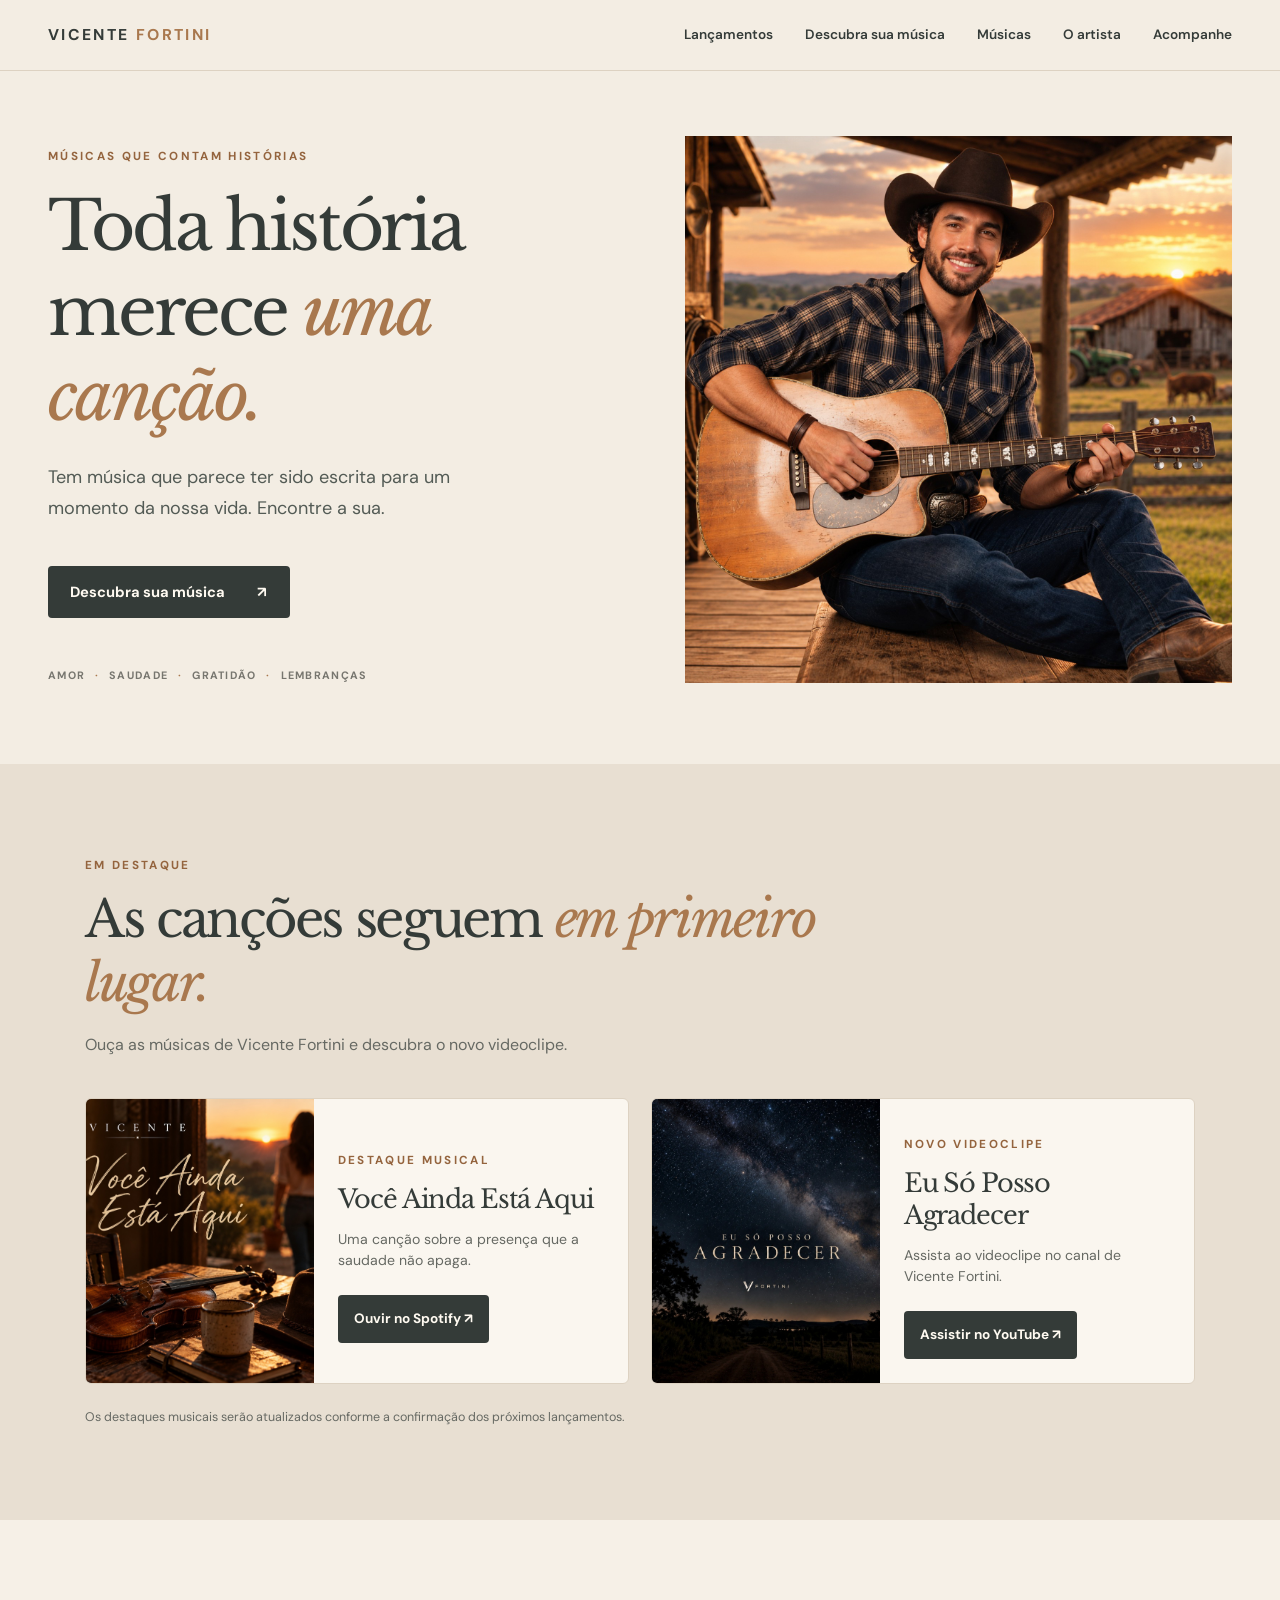
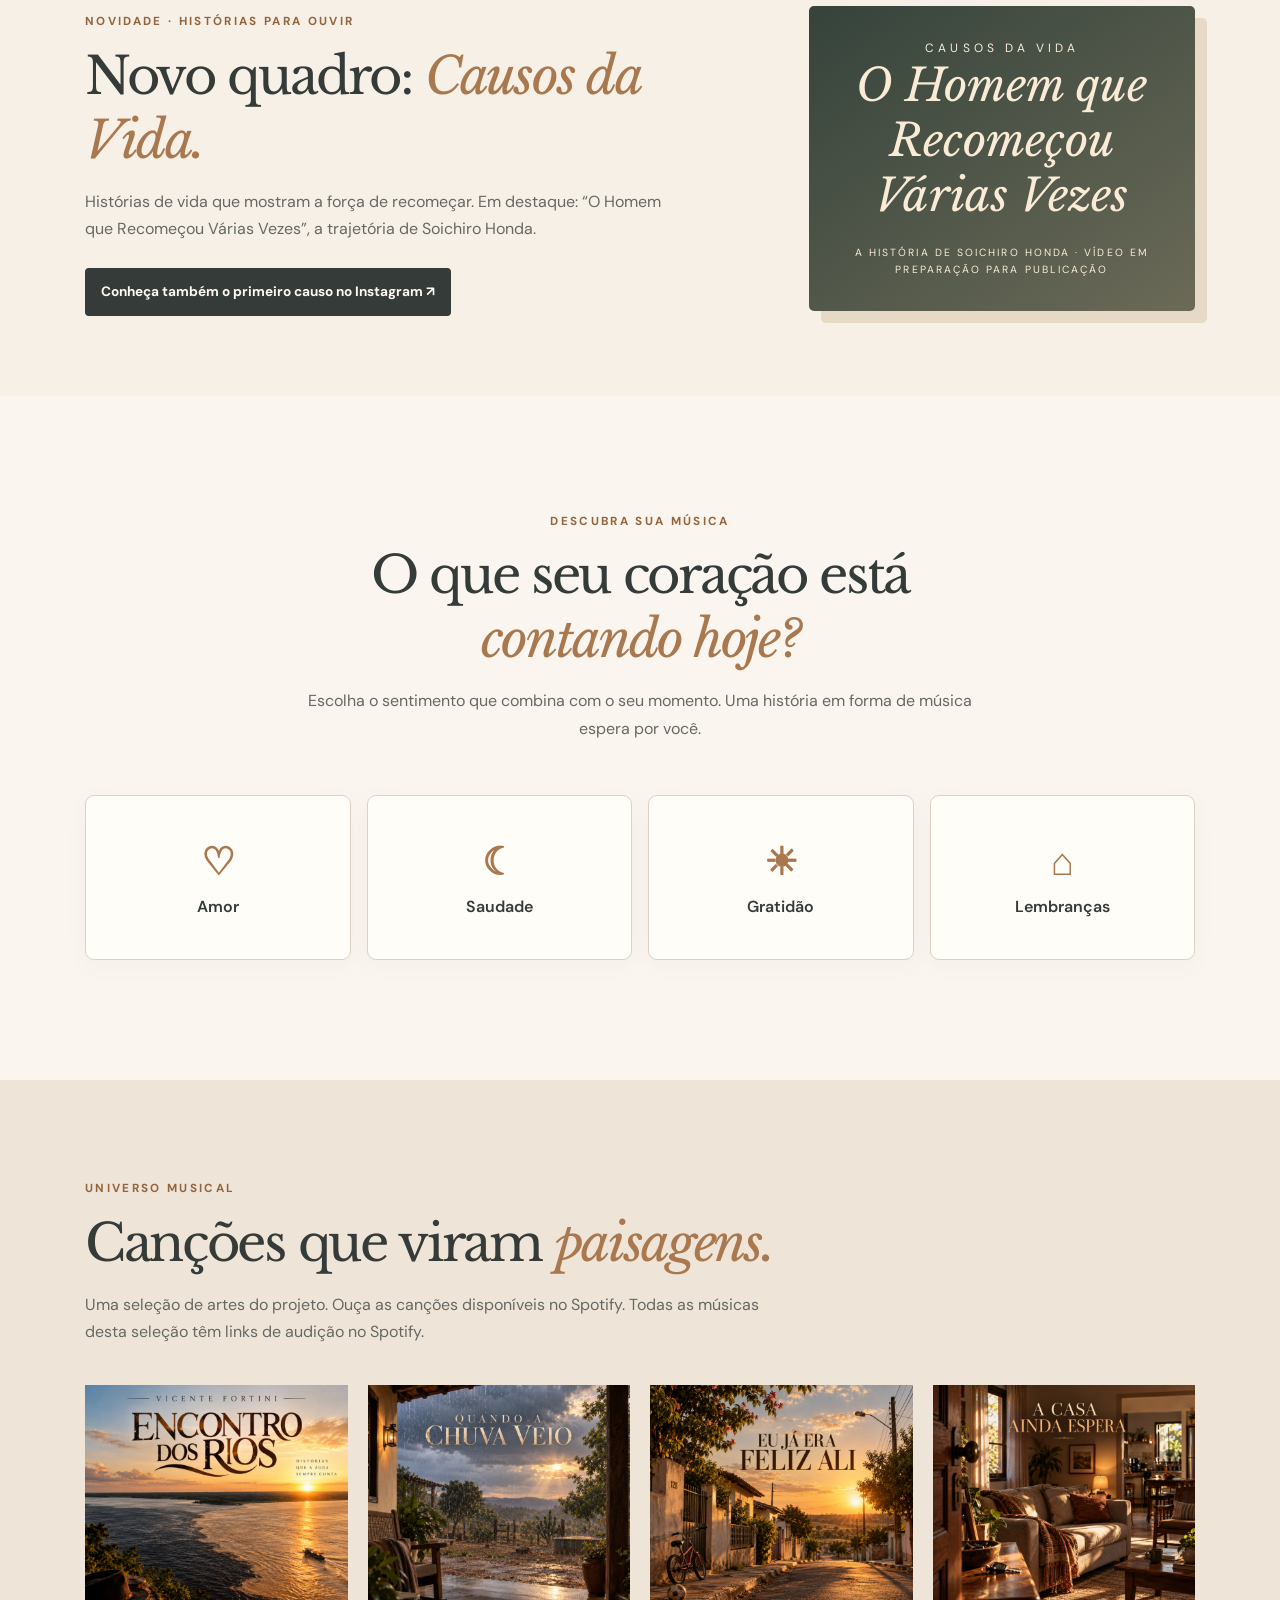
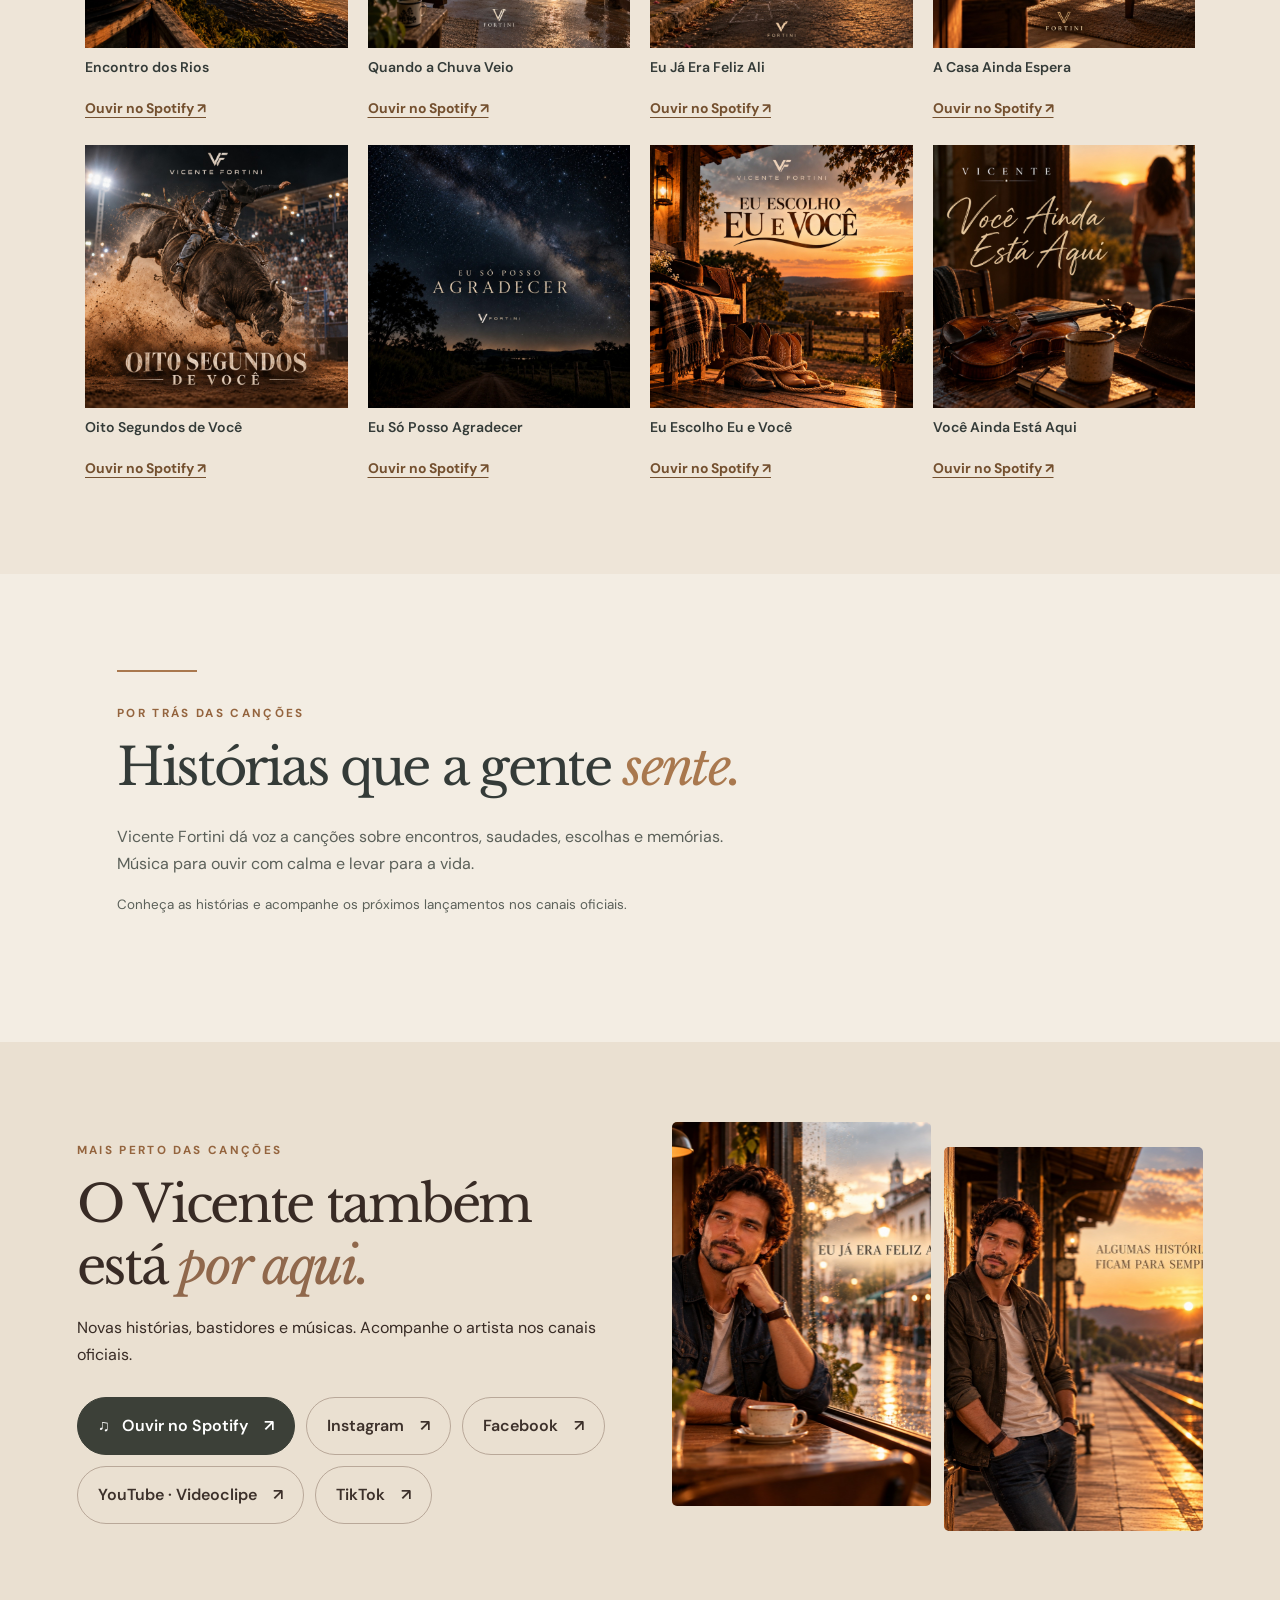
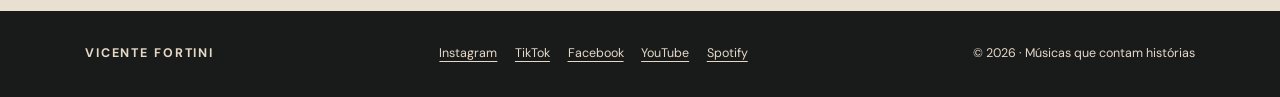
==== commit db0fb73d: "Feature Soichiro Honda story in V1.8 Causos preview" ====
--- a/index.html
+++ b/index.html
@@ -3,5 +3,5 @@
 <body><header class="top"><a class="brand" href="#inicio">VICENTE <span>FORTINI</span></a><nav aria-label="Navegação principal"><a href="#lancamentos">Lançamentos</a><a href="#descobrir">Descubra sua música</a><a href="#musicas">Músicas</a><a href="#sobre">O artista</a><a href="#acompanhe">Acompanhe</a></nav></header>
 <main id="inicio"><section class="hero"><div class="hero-content"><p class="eyebrow">MÚSICAS QUE CONTAM HISTÓRIAS</p><h1>Toda história merece <em>uma canção.</em></h1><p>Tem música que parece ter sido escrita para um momento da nossa vida. Encontre a sua.</p><a class="primary" href="#descobrir">Descubra sua música <span aria-hidden="true">↗</span></a><div class="hero-detail">AMOR <span>·</span> SAUDADE <span>·</span> GRATIDÃO <span>·</span> LEMBRANÇAS</div></div><figure class="portrait"><img src="assets/vicente-varanda.png" alt="Vicente Fortini com violão na varanda ao pôr do sol" fetchpriority="high"></figure></section>
 <section id="lancamentos" class="vf-highlights" aria-labelledby="latest-heading"><div class="vf-highlights-head"><p class="eyebrow">EM DESTAQUE</p><h2 id="latest-heading">As canções seguem <em>em primeiro lugar.</em></h2><p>Ouça as músicas de Vicente Fortini e descubra o novo videoclipe.</p></div><div class="vf-feature-grid"><article class="vf-feature vf-feature-song"><img src="assets/voce-ainda-esta-aqui.jpg" alt="Capa oficial de Você Ainda Está Aqui" loading="lazy"><div><p class="eyebrow">DESTAQUE MUSICAL</p><h3>Você Ainda Está Aqui</h3><p>Uma canção sobre a presença que a saudade não apaga.</p><a class="vf-action" href="https://open.spotify.com/album/1PEyy3UWidIQS2D9TPVMkr" target="_blank" rel="noopener noreferrer">Ouvir no Spotify ↗</a></div></article><article class="vf-feature vf-feature-video"><img src="assets/eu-so-posso-agradecer.png" alt="Capa oficial de Eu Só Posso Agradecer" loading="lazy"><div><p class="eyebrow">NOVO VIDEOCLIPE</p><h3>Eu Só Posso Agradecer</h3><p>Assista ao videoclipe no canal de Vicente Fortini.</p><a class="vf-action" href="https://youtu.be/VZEPMyNa-7w" target="_blank" rel="noopener noreferrer">Assistir no YouTube ↗</a></div></article></div><p class="vf-editorial-note">Os destaques musicais serão atualizados conforme a confirmação dos próximos lançamentos.</p></section>
-<section id="causos" class="vf-causos" aria-labelledby="causos-heading"><div class="vf-causos-copy"><p class="eyebrow">NOVIDADE · HISTÓRIAS PARA OUVIR</p><h2 id="causos-heading">Novo quadro: <em>Causos da Vida.</em></h2><p>Histórias simples, encontros inesperados e pequenos acontecimentos que merecem ser contados. Confira o primeiro causo com Vicente Fortini.</p><a class="vf-action" href="https://www.instagram.com/reel/DfNyB7kRhwr/" target="_blank" rel="noopener noreferrer">Confira o primeiro causo no Instagram ↗</a></div><div class="vf-causos-art" aria-hidden="true"><span>CAUSOS</span><strong>da Vida</strong><small>COM VICENTE FORTINI</small></div></section><section id="descobrir" class="discover"><div class="section-intro"><p class="eyebrow">DESCUBRA SUA MÚSICA</p><h2>O que seu coração está <em>contando hoje?</em></h2><p>Escolha o sentimento que combina com o seu momento. Uma história em forma de música espera por você.</p></div><div id="choices" class="choices" role="group" aria-label="Escolha um sentimento"></div><section id="result" class="result" aria-live="polite" hidden><div class="cover" id="song-cover" role="img" aria-label="Arte da música"><img id="cover-image" class="cover-image" alt="" hidden><span class="cover-brand">VICENTE FORTINI</span><span class="cover-symbol" id="cover-symbol" aria-hidden="true">♫</span><strong class="cover-title" id="cover-title"></strong><span class="cover-footer">MÚSICAS QUE CONTAM HISTÓRIAS</span></div><div class="result-info"><p class="eyebrow">UMA CANÇÃO PARA VOCÊ</p><h3 id="song-title"></h3><p class="artist">Vicente Fortini</p><p id="song-description"></p><div id="platforms" class="platforms"></div><button class="secondary" id="again" type="button">Escolher outro sentimento ↗</button></div></section></section>
+<section id="causos" class="vf-causos" aria-labelledby="causos-heading"><div class="vf-causos-copy"><p class="eyebrow">NOVIDADE · HISTÓRIAS PARA OUVIR</p><h2 id="causos-heading">Novo quadro: <em>Causos da Vida.</em></h2><p>Histórias de vida que mostram a força de recomeçar. Em destaque: “O Homem que Recomeçou Várias Vezes”, a trajetória de Soichiro Honda.</p><a class="vf-action" href="https://www.instagram.com/reel/DfNyB7kRhwr/" target="_blank" rel="noopener noreferrer">Conheça também o primeiro causo no Instagram ↗</a></div><div class="vf-causos-art" aria-hidden="true"><span>CAUSOS DA VIDA</span><strong>O Homem que Recomeçou Várias Vezes</strong><small>A HISTÓRIA DE SOICHIRO HONDA · VÍDEO EM PREPARAÇÃO PARA PUBLICAÇÃO</small></div></section><section id="descobrir" class="discover"><div class="section-intro"><p class="eyebrow">DESCUBRA SUA MÚSICA</p><h2>O que seu coração está <em>contando hoje?</em></h2><p>Escolha o sentimento que combina com o seu momento. Uma história em forma de música espera por você.</p></div><div id="choices" class="choices" role="group" aria-label="Escolha um sentimento"></div><section id="result" class="result" aria-live="polite" hidden><div class="cover" id="song-cover" role="img" aria-label="Arte da música"><img id="cover-image" class="cover-image" alt="" hidden><span class="cover-brand">VICENTE FORTINI</span><span class="cover-symbol" id="cover-symbol" aria-hidden="true">♫</span><strong class="cover-title" id="cover-title"></strong><span class="cover-footer">MÚSICAS QUE CONTAM HISTÓRIAS</span></div><div class="result-info"><p class="eyebrow">UMA CANÇÃO PARA VOCÊ</p><h3 id="song-title"></h3><p class="artist">Vicente Fortini</p><p id="song-description"></p><div id="platforms" class="platforms"></div><button class="secondary" id="again" type="button">Escolher outro sentimento ↗</button></div></section></section>
 <section class="gallery" id="musicas"><div class="gallery-heading"><p class="eyebrow">UNIVERSO MUSICAL</p><h2>Canções que viram <em>paisagens.</em></h2><p>Uma seleção de artes do projeto. Ouça as canções disponíveis no Spotify. Todas as músicas desta seleção têm links de audição no Spotify.</p></div><div class="album-grid"><figure class="album"><img loading="lazy" src="assets/encontro-dos-rios.png" alt="Arte de Encontro dos Rios"><figcaption>Encontro dos Rios</figcaption><a class="album-listen" href="https://open.spotify.com/track/4WNzt74dCyfjspOTk8MMPf" target="_blank" rel="noopener noreferrer" aria-label="Ouvir Encontro dos Rios no Spotify">Ouvir no Spotify ↗</a></figure><figure class="album"><img loading="lazy" src="assets/quando-a-chuva-veio.png" alt="Arte de Quando a Chuva Veio"><figcaption>Quando a Chuva Veio</figcaption><a class="album-listen" href="https://open.spotify.com/track/0Rw6k8TmdExk3X9wXA4kL9" target="_blank" rel="noopener noreferrer" aria-label="Ouvir Quando a Chuva Veio no Spotify">Ouvir no Spotify ↗</a></figure><figure class="album"><img loading="lazy" src="assets/eu-ja-era-feliz-ali.png" alt="Arte de Eu Já Era Feliz Ali"><figcaption>Eu Já Era Feliz Ali</figcaption><a class="album-listen" href="https://open.spotify.com/track/7qTO289lLzlKONx86CRcpb" target="_blank" rel="noopener noreferrer" aria-label="Ouvir Eu Já Era Feliz Ali no Spotify">Ouvir no Spotify ↗</a></figure><figure class="album"><img loading="lazy" src="assets/a-casa-ainda-espera.png" alt="Arte de A Casa Ainda Espera"><figcaption>A Casa Ainda Espera</figcaption><a class="album-listen" href="https://open.spotify.com/track/0GHNiYo3ZxhXA0k1Xdzi0s" target="_blank" rel="noopener noreferrer" aria-label="Ouvir A Casa Ainda Espera no Spotify">Ouvir no Spotify ↗</a></figure><figure class="album"><img loading="lazy" src="assets/oito-segundos-de-voce.png" alt="Arte de Oito Segundos de Você"><figcaption>Oito Segundos de Você</figcaption><a class="album-listen" href="https://open.spotify.com/track/2l9ksrBdQY6umQtpsKRdWi" target="_blank" rel="noopener noreferrer" aria-label="Ouvir Oito Segundos de Você no Spotify">Ouvir no Spotify ↗</a></figure><figure class="album"><img loading="lazy" src="assets/eu-so-posso-agradecer.png" alt="Arte oficial de Eu Só Posso Agradecer"><figcaption>Eu Só Posso Agradecer</figcaption><a class="album-listen" href="https://open.spotify.com/track/6HckewSFwSyvkv4aaJJdDI" target="_blank" rel="noopener noreferrer">Ouvir no Spotify ↗</a></figure><figure class="album"><img loading="lazy" src="assets/eu-escolho-eu-e-voce.png" alt="Arte oficial de Eu Escolho Eu e Você"><figcaption>Eu Escolho Eu e Você</figcaption><a class="album-listen" href="https://open.spotify.com/track/3Ws6HcMQwMMIK6mI3VmP8f" target="_blank" rel="noopener noreferrer">Ouvir no Spotify ↗</a></figure><figure class="album"><img loading="lazy" src="assets/voce-ainda-esta-aqui.jpg" alt="Arte oficial de Você Ainda Está Aqui"><figcaption>Você Ainda Está Aqui</figcaption><a class="album-listen" href="https://open.spotify.com/album/1PEyy3UWidIQS2D9TPVMkr" target="_blank" rel="noopener noreferrer">Ouvir no Spotify ↗</a></figure></div></section><section id="sobre" class="about"><div class="about-line"></div><p class="eyebrow">POR TRÁS DAS CANÇÕES</p><h2>Histórias que a gente <em>sente.</em></h2><p>Vicente Fortini dá voz a canções sobre encontros, saudades, escolhas e memórias. Música para ouvir com calma e levar para a vida.</p><p class="small">Conheça as histórias e acompanhe os próximos lançamentos nos canais oficiais.</p></section><section id="acompanhe" class="follow"><div class="follow-intro"><p class="eyebrow">MAIS PERTO DAS CANÇÕES</p><h2>O Vicente também está <em>por aqui.</em></h2><p>Novas histórias, bastidores e músicas. Acompanhe o artista nos canais oficiais.</p><div class="social-links"><a class="social-link featured" href="https://open.spotify.com/artist/6U8F1S6xlXvu2lUOWEYq3s" target="_blank" rel="noopener noreferrer" aria-label="Ouvir Vicente Fortini no Spotify">♫ &nbsp; Ouvir no Spotify <span aria-hidden="true">↗</span></a><a class="social-link" href="https://www.instagram.com/vicentefortini/" target="_blank" rel="noopener noreferrer">Instagram <span aria-hidden="true">↗</span></a><a class="social-link" href="https://www.facebook.com/share/14wc5f18XCr/" target="_blank" rel="noopener noreferrer">Facebook <span aria-hidden="true">↗</span></a><a class="social-link" href="https://youtu.be/VZEPMyNa-7w" target="_blank" rel="noopener noreferrer">YouTube · Videoclipe <span aria-hidden="true">↗</span></a><a class="social-link" href="https://www.tiktok.com/@vicentefortini" target="_blank" rel="noopener noreferrer">TikTok <span aria-hidden="true">↗</span></a></div></div><div class="follow-photos"><img loading="lazy" src="assets/vicente-cafe.png" alt="Vicente Fortini em uma cafeteria iluminada pelo pôr do sol"><img loading="lazy" src="assets/vicente-estacao.png" alt="Vicente Fortini em uma estação ao entardecer"></div></section></main><footer><span>VICENTE FORTINI</span><div class="footer-social"><a href="https://www.instagram.com/vicentefortini/" target="_blank" rel="noopener noreferrer">Instagram</a><a href="https://www.tiktok.com/@vicentefortini" target="_blank" rel="noopener noreferrer">TikTok</a><a href="https://www.facebook.com/share/14wc5f18XCr/" target="_blank" rel="noopener noreferrer">Facebook</a><a href="https://youtu.be/VZEPMyNa-7w" target="_blank" rel="noopener noreferrer">YouTube</a><a href="https://open.spotify.com/artist/6U8F1S6xlXvu2lUOWEYq3s" target="_blank" rel="noopener noreferrer">Spotify</a></div><span>© <span id="year"></span> · Músicas que contam histórias</span></footer><script src="songs.js"></script><script src="app.js"></script></body></html>
--- a/style.css
+++ b/style.css
@@ -18,3 +18,11 @@
 /* Links oficiais individuais das faixas no catálogo */
 .album-listen{display:inline-block;margin:0.55rem 0 0.3rem;color:#74502f;font-size:.87rem;font-weight:700;text-underline-offset:4px;}
 .album-listen:hover,.album-listen:focus-visible{color:#343b38;text-decoration-thickness:2px;}
+
+/* V1.8 — destaques musicais, videoclipe e Causos da Vida */
+.vf-highlights{padding:5rem max(1.5rem,calc((100% - 1110px)/2));background:#e8dfd2;scroll-margin-top:1rem}
+.vf-highlights-head{max-width:760px}.vf-highlights h2,.vf-causos h2{font-size:clamp(2.1rem,4vw,3.7rem);margin:.5rem 0 1rem}.vf-highlights h2 em,.vf-causos h2 em{color:var(--copper)}
+.vf-highlights-head>p:last-child{color:var(--muted)}.vf-feature-grid{display:grid;grid-template-columns:1fr 1fr;gap:1.4rem;margin-top:2.5rem}.vf-feature{background:var(--paper);border:1px solid var(--line);border-radius:6px;overflow:hidden;display:grid;grid-template-columns:42% 1fr;align-items:center}.vf-feature img{width:100%;height:100%;aspect-ratio:1;object-fit:cover}.vf-feature>div{padding:1.5rem}.vf-feature h3{font-size:clamp(1.25rem,2vw,1.8rem);margin:.35rem 0}.vf-feature p:not(.eyebrow){font-size:.88rem;line-height:1.5;color:var(--muted)}.vf-action{display:inline-block;background:var(--ink);color:#fffaf1;text-decoration:none;border-radius:4px;padding:.8rem 1rem;font-weight:700;font-size:.85rem;margin-top:.6rem}.vf-action:hover{background:#4d5a51}.vf-editorial-note{font-size:.78rem;color:var(--muted);margin-top:1.4rem}
+.vf-causos{padding:5rem max(1.5rem,calc((100% - 1110px)/2));display:grid;grid-template-columns:1.4fr .8fr;gap:3rem;align-items:center;background:#f6f0e7}.vf-causos-copy>p:not(.eyebrow){max-width:580px;color:var(--muted)}.vf-causos-art{min-height:250px;background:linear-gradient(145deg,#35433b,#6b6a57);color:#f9ebd6;border-radius:5px;display:flex;flex-direction:column;align-items:center;justify-content:center;text-align:center;padding:2rem;box-shadow:12px 12px 0 #e6dac7}.vf-causos-art span{font-size:.75rem;letter-spacing:.35em}.vf-causos-art strong{font:italic 2.8rem 'Libre Baskerville',Georgia,serif}.vf-causos-art small{font-size:.65rem;letter-spacing:.2em;margin-top:1.3rem}
+@media(max-width:950px){.vf-feature-grid{grid-template-columns:1fr}.vf-feature{max-width:650px}.vf-causos{grid-template-columns:1fr}.vf-causos-art{max-width:500px;width:100%}}
+@media(max-width:560px){.vf-highlights,.vf-causos{padding:3.5rem 1.2rem}.vf-feature{grid-template-columns:1fr}.vf-feature img{max-height:340px;object-fit:cover}.vf-feature>div{padding:1.25rem}.vf-causos-art{min-height:210px}.top nav{gap:.65rem}}
